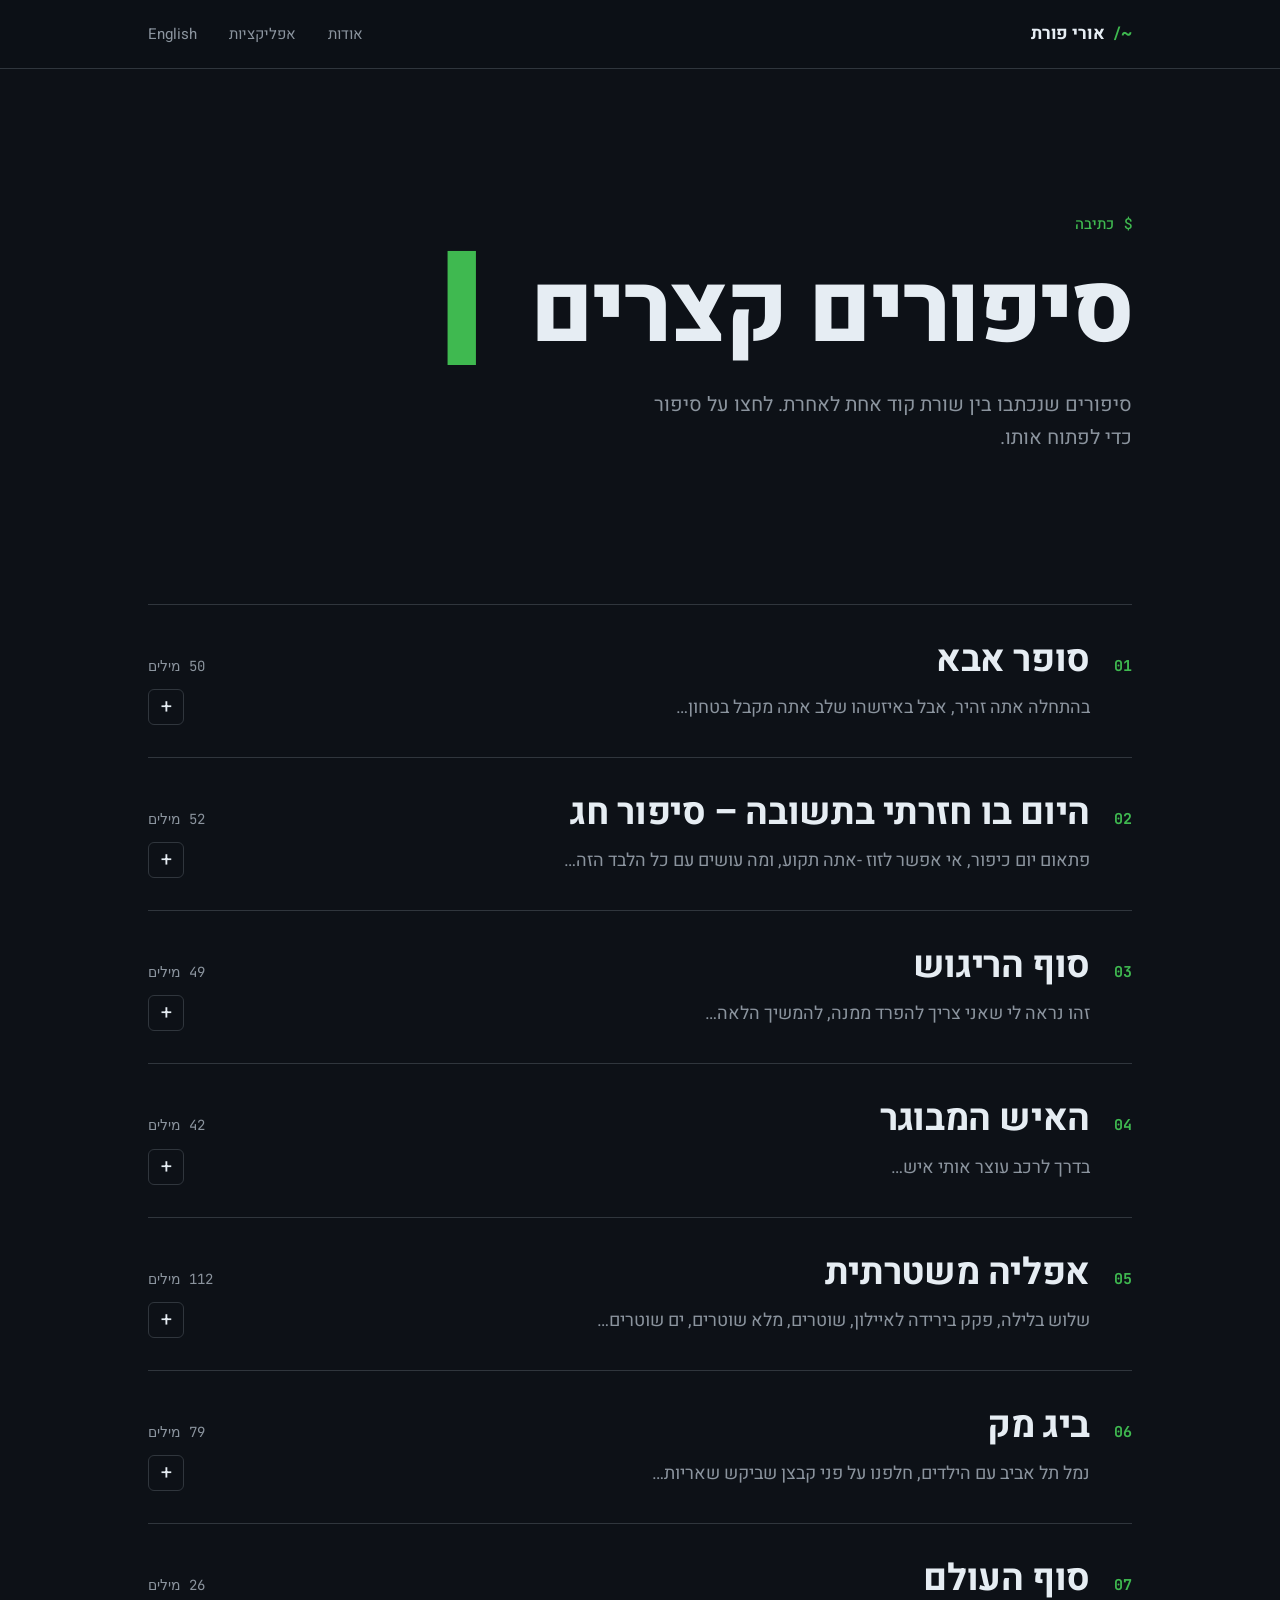
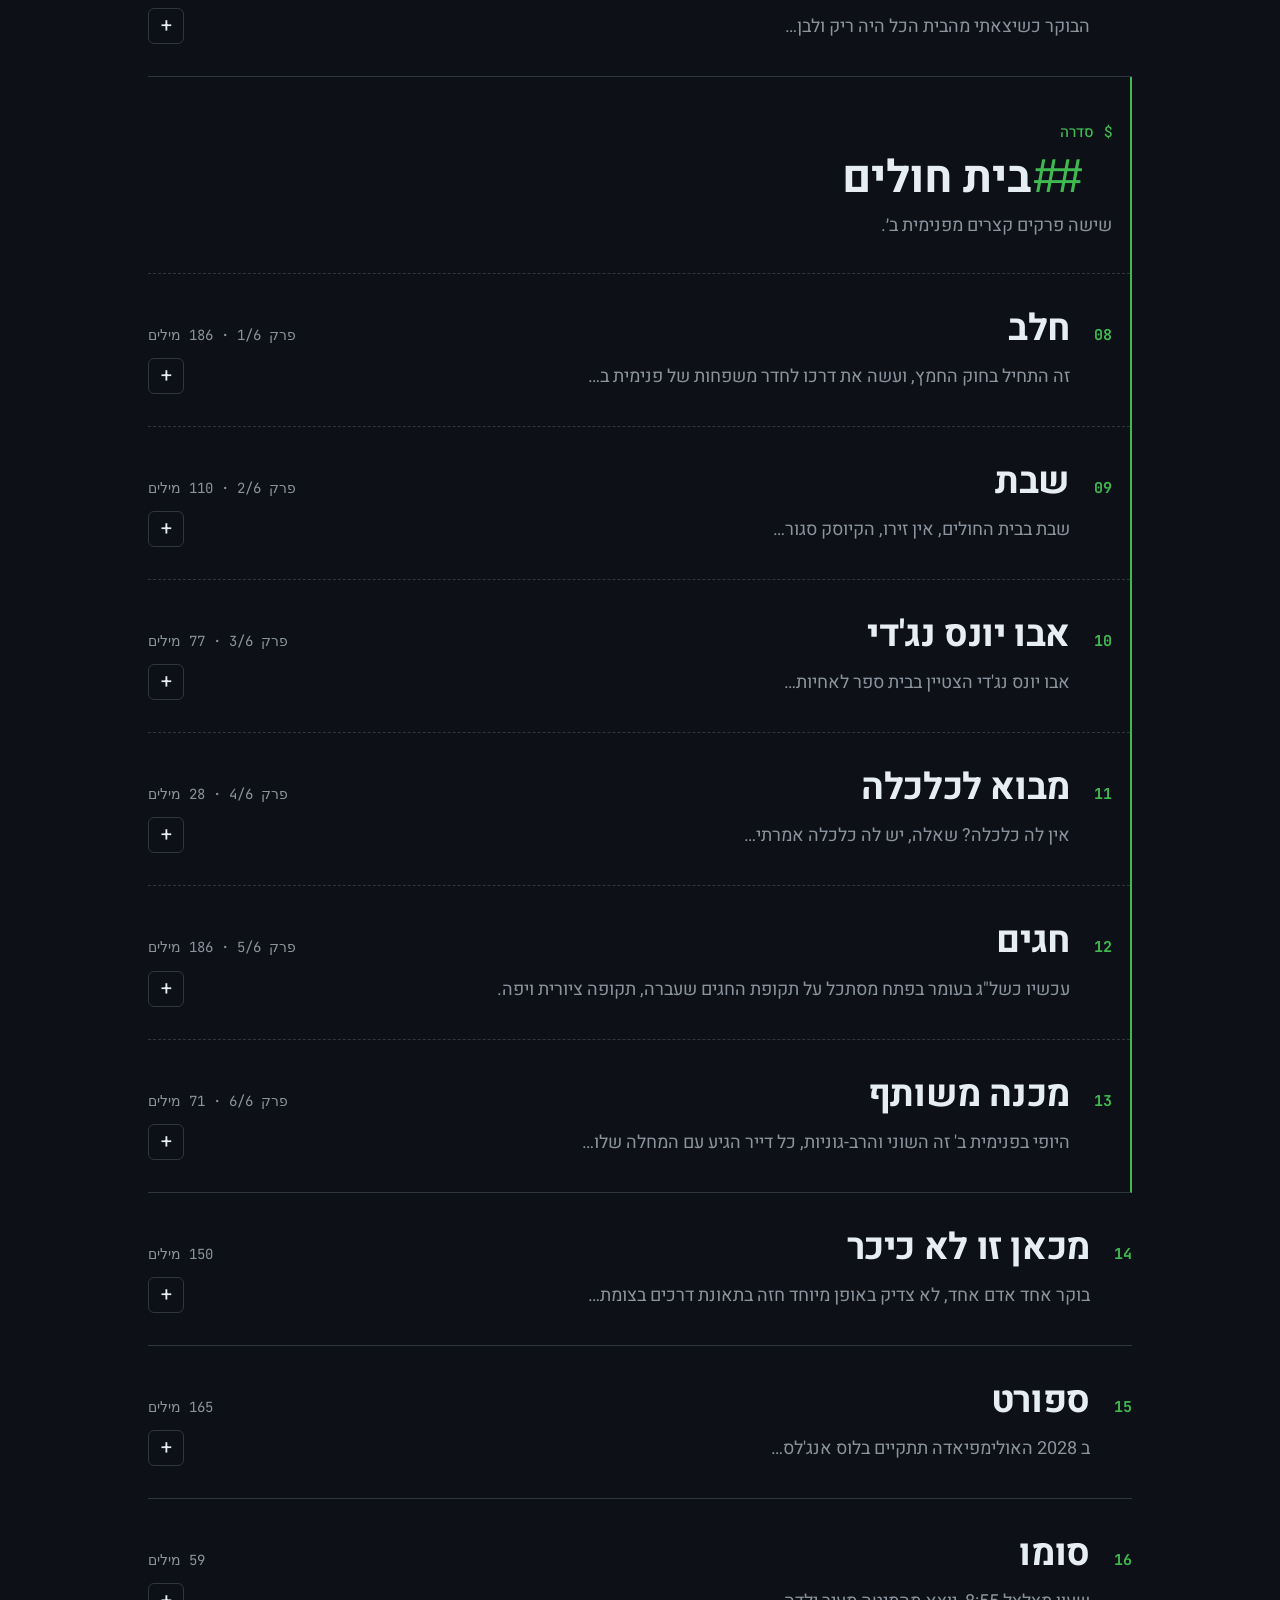
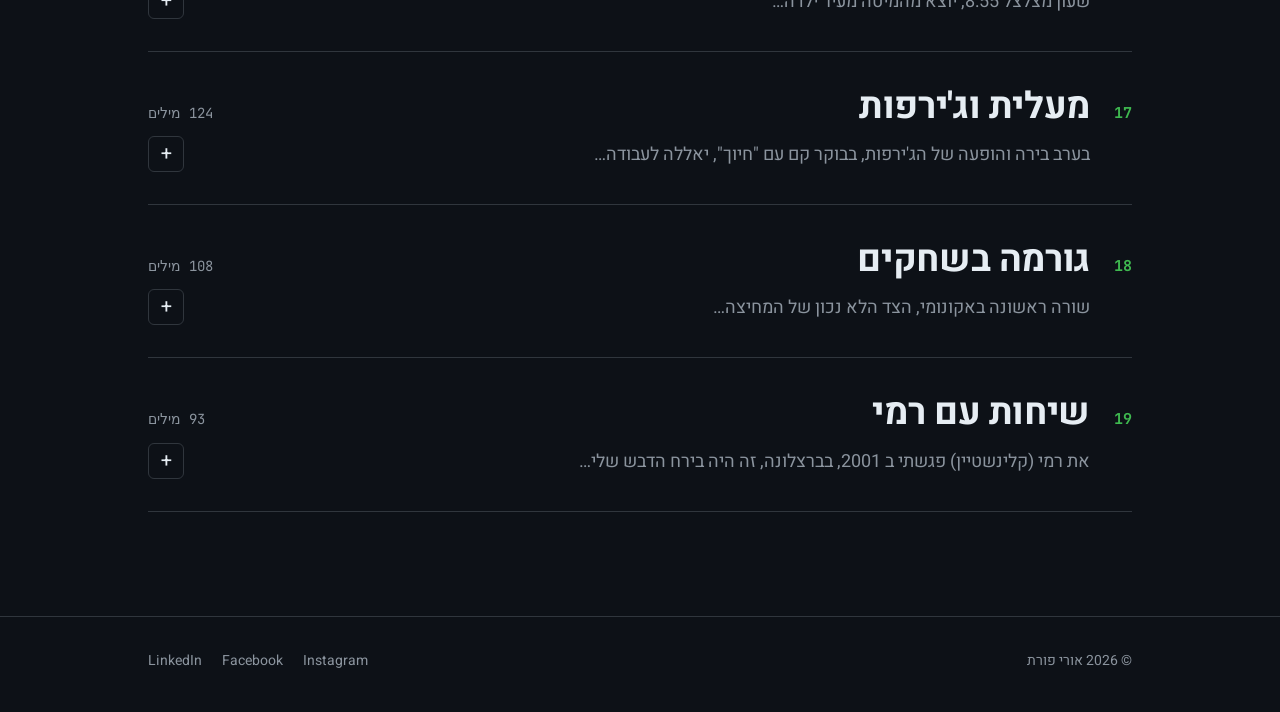
==== stories.html @ 492defa0 "Story fix" ====
<!doctype html>
<html lang="he" dir="rtl" class="no-js">
<head>
  <meta charset="utf-8">
  <meta name="viewport" content="width=device-width, initial-scale=1">
  <title>סיפורים קצרים — אורי פורת</title>
  <meta name="description" content="סיפורים קצרים מאת אורי פורת.">
  <meta name="theme-color" content="#0d1117">
  <link rel="icon" href="assets/favicon.svg" type="image/svg+xml">
  <link rel="preconnect" href="https://fonts.googleapis.com">
  <link rel="preconnect" href="https://fonts.gstatic.com" crossorigin>
  <link href="https://fonts.googleapis.com/css2?family=JetBrains+Mono:wght@400;500;700&family=Heebo:wght@400;500;700&display=swap" rel="stylesheet">
  <link rel="stylesheet" href="assets/style.css">
</head>
<body>

  <header class="site-header">
    <div class="wrap">
      <a class="wordmark" href="index.html"><span class="dot" aria-hidden="true"></span>אורי פורת</a>
      <nav class="nav" aria-label="ראשי">
        <a href="index.html#about">אודות</a>
        <a href="index.html#apps">אפליקציות</a>
        <a href="index.html" lang="en">English</a>
      </nav>
    </div>
  </header>

  <main>
    <section class="hero">
      <div class="wrap">
        <p class="kicker">כתיבה</p>
        <h1>סיפורים קצרים</h1>
        <p class="lede">סיפורים שנכתבו בין שורת קוד אחת לאחרת. לחצו על סיפור כדי לפתוח אותו.</p>
      </div>
    </section>

    <section class="wrap" style="padding-bottom: clamp(56px, 9vw, 104px)">
      <!--
        ===== איך מוסיפים סיפור =====
        מעתיקים בלוק <details class="story"> שלם, נותנים לו id חדש (story-20, story-21...),
        ומשנים את המספר, הכותרת, התקציר, מספר המילים ואת הפסקאות בתוך story-body.
        שיר / שורות קצרות: <p class="verse"> עם <br> בסוף כל שורה.
        פרק בסדרה: מכניסים את הבלוק לתוך <div class="series">.
        קישור ישיר לסיפור: stories.html#story-1 · לסדרה: stories.html#hospital
      -->
      <div class="stories">

        <details class="story reveal" id="story-1">
          <summary>
            <span class="num">01</span>
            <h2>סופר אבא</h2>
            <span class="meta">50 מילים</span>
            <p class="excerpt">בהתחלה אתה זהיר, אבל באיזשהו שלב אתה מקבל בטחון…</p>
            <span class="toggle" aria-hidden="true"></span>
          </summary>
          <div class="story-body">
            <p>בהתחלה אתה זהיר, אבל באיזשהו שלב אתה מקבל בטחון, אתה הופך מאיש חומוס ומקדונלדס לבשלן, תבלינים לפי הרגש, אתה עף, אתה מבשל, מריץ סנדוויצים ובמקביל מקפל כביסה, אתה סופר אבא!. אתה כבר לא צריך שעון בשביל להכין ביצה קשה. שובר בעדינות את הביצה הקשה וכל הצהוב נשפך לך על השיש.</p>
          </div>
        </details>

        <details class="story reveal" id="story-2">
          <summary>
            <span class="num">02</span>
            <h2>היום בו חזרתי בתשובה – סיפור חג</h2>
            <span class="meta">52 מילים</span>
            <p class="excerpt">פתאום יום כיפור, אי אפשר לזוז -אתה תקוע, ומה עושים עם כל הלבד הזה…</p>
            <span class="toggle" aria-hidden="true"></span>
          </summary>
          <div class="story-body">
            <p>פתאום יום כיפור, אי אפשר לזוז -אתה תקוע, ומה עושים עם כל הלבד הזה, קשה, משתעמם, מסתובב, בא, הולך, מתקן אופניים של ילדים אקראיים בדרכים, רואה טלויזיה, נרדם, קם ובעיקר לבד, ואז פתאום הבזק מסתורי בשמיים וצלצול יחודי ומוכר מהנייד - טינדר מץ', והיא <span lang="en" dir="ltr">less than mile away</span>.</p>
            <p>נסתרות דרכי האל.</p>
          </div>
        </details>

        <details class="story reveal" id="story-3">
          <summary>
            <span class="num">03</span>
            <h2>סוף הריגוש</h2>
            <span class="meta">49 מילים</span>
            <p class="excerpt">זהו נראה לי שאני צריך להפרד ממנה, להמשיך הלאה…</p>
            <span class="toggle" aria-hidden="true"></span>
          </summary>
          <div class="story-body">
            <p>זהו נראה לי שאני צריך להפרד ממנה, להמשיך הלאה, לקחת אחת צעירה יותר. בהתחלה הכל היה מרגש, היא הייתה חדשה וטובה, צייתנית, עשתה לי טוב. אבל עכשיו היא קצת עייפה, קצת סתומה, מתחילה אבל לא מסיימת, חוזר הביתה והיא תקועה לי באמצע הסלון, דוממת אבל נוכחת.</p>
            <p>חייב iRobot חדשה.</p>
          </div>
        </details>

        <details class="story reveal" id="story-4">
          <summary>
            <span class="num">04</span>
            <h2>האיש המבוגר</h2>
            <span class="meta">42 מילים</span>
            <p class="excerpt">בדרך לרכב עוצר אותי איש…</p>
            <span class="toggle" aria-hidden="true"></span>
          </summary>
          <div class="story-body">
            <p class="verse">בדרך לרכב עוצר אותי איש<br>
איש מבוגר<br>
איש עם בטן גדולה וחיוך מוכר<br>
מעט שיערו מבריק ואפרפר<br>
שואל לשלומי<br>
מתעניין במצבי התעסוקתי, המשפחתי<br>
היינו פעם אחים<br>
כבשנו יחד גבעות בצאלים<br>
אני לא מבין איך יתכן שאותו אח<br>
הפך לאיש מבוגר כל כך</p>
          </div>
        </details>

        <details class="story reveal" id="story-5">
          <summary>
            <span class="num">05</span>
            <h2>אפליה משטרתית</h2>
            <span class="meta">112 מילים</span>
            <p class="excerpt">שלוש בלילה, פקק בירידה לאיילון, שוטרים, מלא שוטרים, ים שוטרים…</p>
            <span class="toggle" aria-hidden="true"></span>
          </summary>
          <div class="story-body">
            <p>שלוש בלילה, פקק בירידה לאיילון, שוטרים, מלא שוטרים, ים שוטרים, לא ידעתי שיש כל כך הרבה שוטרים, בדיקות ינשוף לכולם, אחד אחד.. ארוע יחסית נורמלי ליום חמישי בלילה. כבר מרחוק מתחיל להאיץ נשימה - להוציא, לנקות את הריאות, להעיף ממני כמה שיותר מולקולות אתנול, ובמקביל מידי פעם לתרגל נשימות רדודות. רכב רכב אחד אחד, יש להם זמן לשוטרים האלה, מרגיש כאילו הם תקועים ומשתמשים בנו להעביר להם את הלילה בסבבה. ניגשים לכל רכב, מבקשים רשיון, אומרים לנשוף, ואז אומרים לנשוף יותר חזק.</p>
            <p>ואז מגיע תורי, אני דרוך, הם נגשים אלי, מסתכלים עלי ואומרים לי - "סע", "מה?" אני שואל במבוכה, "סע!!" מסמנים לי להמשיך.</p>
            <p>אני אזרח משלם מיסים, המשכתי הביתה כועס ומושפל.</p>
          </div>
        </details>

        <details class="story reveal" id="story-6">
          <summary>
            <span class="num">06</span>
            <h2>ביג מק</h2>
            <span class="meta">79 מילים</span>
            <p class="excerpt">נמל תל אביב עם הילדים, חלפנו על פני קבצן שביקש שאריות…</p>
            <span class="toggle" aria-hidden="true"></span>
          </summary>
          <div class="story-body">
            <p>נמל תל אביב עם הילדים, חלפנו על פני קבצן שביקש שאריות, קצת התעלמנו.. הסתובבנו בנמל, רוח חזקה, הים מטורף, גלים פסיכים שהרטיבו אותנו, בדרך חזרה עצרנו במקדונלדס, אחד הילדים לקח איתו את שאריות הצ'יפס והצהיר שרוצה להביא לקבצן, הצעתי שנקנה לקבצן ארוחה, הייתה התלהבות רבה, חזרנו וקנינו ארוחת ביג-מק, לא הגדלנו לו בשקל תשעים.</p>
            <p>בדרך האחות הקטנה שאלה - "אתם חושבים שהוא יודע מה זה המבורגר". "ברור, הוא היה בנאדם לפני שנהיה קבצן" ענה האח הגאון, ... נחנקתי.</p>
          </div>
        </details>

        <details class="story reveal" id="story-7">
          <summary>
            <span class="num">07</span>
            <h2>סוף העולם</h2>
            <span class="meta">26 מילים</span>
            <p class="excerpt">הבוקר כשיצאתי מהבית הכל היה ריק ולבן…</p>
            <span class="toggle" aria-hidden="true"></span>
          </summary>
          <div class="story-body">
            <p class="verse">הבוקר כשיצאתי מהבית הכל היה ריק ולבן,<br>
מין אובך מוזר של סוף העולם,<br>
אולי בלילה כשישנתי הייתה שואה גרעינית ורק אני נשארתי.<br>
אבל אז ראיתי מכונית.</p>
          </div>
        </details>

        <div class="series" id="hospital" role="group" aria-labelledby="hospital-title">
          <div class="series-head reveal">
            <p class="kicker">סדרה</p>
            <h2 id="hospital-title">בית חולים</h2>
            <p class="series-note">שישה פרקים קצרים מפנימית ב׳.</p>
          </div>

          <details class="story reveal" id="story-8">
            <summary>
              <span class="num">08</span>
              <h2>חלב</h2>
              <span class="meta">פרק 1/6 · 186 מילים</span>
              <p class="excerpt">זה התחיל בחוק החמץ, ועשה את דרכו לחדר משפחות של פנימית ב…</p>
              <span class="toggle" aria-hidden="true"></span>
            </summary>
            <div class="story-body">
              <p>זה התחיל בחוק החמץ, ועשה את דרכו לחדר משפחות של פנימית ב, וזה קרה היום. כשקמתי בבוקר לא דמיינתי שהיום זה היום שבו אתבגר כל כך, שאהפוך מבחור תמים, לגבר שראה כבר הכל, כן מי טו, נסחטתי לפני שעה קלה, ולא סתם, נחשפתי לסחטנות דתית! כמו בכל סיפור זה החל במעשה סתמי, הלכתי להכין לאמא שלי קפה, שמתי כפית נס קפה בכוס נייר, מנסה לא לגעת בכלום, מזגתי מים חמים לכוס, פתחתי את המקרר מחפש את החלב, הוא תמיד נמצא בפינת המקרר, בכד פלסטיק לבן, שקית לבנה עם חור גדול ולא אחיד שנוצר ממזלג או מידית של כפית פלסטיק, אבל לא, אין חלב, ואז פתאום מהקצה השני של החדר קול חלוש של אדם בעל חזות דתית, תמים למראה "מחפש ת'חלב?, בוא תיקח" הוא אמר, כאילו החלב של אמא שלו, אני מתקדם לכיוונו, "רק תברך איתי יחד" אמר פתאום וחייך, עשיתי פרצוף של לא הבנתי ולקחתי לו את החלב. בעודי צועד חזרה עם הקפה, רצים לי כל משפטי המחץ שהייתי צריך לענות לו, לרגע לפאוזה קטנה עצרו המשפטים ואז פתאום עברה לי בראש הברכה של החלב, איך לעזאזל הוא עשה את זה אני בכלל לא יודע לברך!</p>
            </div>
          </details>

          <details class="story reveal" id="story-9">
            <summary>
              <span class="num">09</span>
              <h2>שבת</h2>
              <span class="meta">פרק 2/6 · 110 מילים</span>
              <p class="excerpt">שבת בבית החולים, אין זירו, הקיוסק סגור…</p>
              <span class="toggle" aria-hidden="true"></span>
            </summary>
            <div class="story-body">
              <p>שבת בבית החולים, אין זירו, הקיוסק סגור, מכונות השתייה ריקות מלבד מיץ אחד זרחני וביסלי פסח.</p>
              <p>חוזר צמא ללובי המעליות, בוחר קומה ונשלח להמתין למעלית C, בזווית העין רואה אדם חרדי לבוש חליפה שחורה עוקב אחרי, בוחן כל תנועה שלי, המעלית מתקרבת, והאיש ניצב לידי "לחצת 10?" שואל.</p>
              <p>זו שאלה קצת אישית בבית חולים, כי קומה 3 זה קרדיולוגיה, 5 אורולוגיה, 7 אף אוזן גרון ונשים, ואנחנו לא ממש מכירים.</p>
              <p>אבל חוץ מזה שלא ישחק משחקים, הרי קלטתי אותו כבר קודם וידעתי שהוא כבר יודע שלחצתי 10, הנהנתי, הוא נכנס למעלית אחרי. עלינו למעלה בדממה שערכה נצח. יצאנו מהמעלית ולא נפגשנו יותר לעולם. הדרך לגן עדן רצופה בחטאים של אחרים.</p>
            </div>
          </details>

          <details class="story reveal" id="story-10">
            <summary>
              <span class="num">10</span>
              <h2>אבו יונס נג'די</h2>
              <span class="meta">פרק 3/6 · 77 מילים</span>
              <p class="excerpt">אבו יונס נג'די הצטיין בבית ספר לאחיות…</p>
              <span class="toggle" aria-hidden="true"></span>
            </summary>
            <div class="story-body">
              <p>אבו יונס נג'די הצטיין בבית ספר לאחיות, כל יום אבו יונס נג'די מגיע לעבודה עם חיוך, כל יום ב 6 בבוקר עוצרים את אבו יונס נג'די במחסום, וגם ב 8 בערב, ובין לבין אבו יונס נג'די קורע את התחת ומנהל את כל האחים והאחיות במחלקה הכי קשוחה בבית החולים. כן הדסה דורשים המון מהצוות הרפואי, אבל בהדסה יודעים גם לפרגן, בכל חדר מוצב שלט ובו כתוב - "אחות ראשית- אבו יונס נג'די", כי בהדסה יודעים לתת כבוד.</p>
            </div>
          </details>

          <details class="story reveal" id="story-11">
            <summary>
              <span class="num">11</span>
              <h2>מבוא לכלכלה</h2>
              <span class="meta">פרק 4/6 · 28 מילים</span>
              <p class="excerpt">אין לה כלכלה? שאלה, יש לה כלכלה אמרתי…</p>
              <span class="toggle" aria-hidden="true"></span>
            </summary>
            <div class="story-body">
              <p>אין לה כלכלה? שאלה, יש לה כלכלה אמרתי, קח. במרכז הכלכלה נדחסה לה פסטה דביקה בכלי פלסטיק שקוף, רוצה פסטה? שאלתי, אתה רוצה פסטה? היא ענתה, לא, לא.</p>
            </div>
          </details>

          <details class="story reveal" id="story-12">
            <summary>
              <span class="num">12</span>
              <h2>חגים</h2>
              <span class="meta">פרק 5/6 · 186 מילים</span>
              <p class="excerpt">עכשיו כשל"ג בעומר בפתח מסתכל על תקופת החגים שעברה, תקופה ציורית ויפה.</p>
              <span class="toggle" aria-hidden="true"></span>
            </summary>
            <div class="story-body">
              <p>עכשיו כשל"ג בעומר בפתח מסתכל על תקופת החגים שעברה, תקופה ציורית ויפה.</p>
              <p>בליל הסדר הייתה בבידוד, חג שני כבר הצטרפתי גם אני. השנה הייתי קרוב מאי פעם לבקר במימונה אבל סף אנרגיה דל וחשש מלגמול להזמנה בוירוס אקזוטי הרחיק את המופלטה הראשונה שלי בשנה נוספת. ואז פתאום בית חולים, הנדברייקס על החיים, מימונה זה לחלשים, קיבלתי רמדאן שזה חג סבבה אם אתה לא צריך אחות לאחר שקיעת השמש. בקושי הסתיים הרמדאן ושוב בום, חג כפול! יום העצמאות ויום הנכבה נפלו השנה על אותו יום, הרמוניה, מטוסי קרב מפלחים את השמיים, מטס לנו ומטס להם למרות שקצת נראה שהשנה בשלהם יותר השקיעו, העיקר כולם שמחים, אבל אין רופאים, שזה קצת מוזר, בית חולים והכל.</p>
              <p>אבל בכל התקופה גיליתי שאני הכי אוהב את ימי שישי, כל שישי במסדרון בכניסה לחדר המשפחות בדרך למכונת הקפה ישנה אווירת קודש מיוחדת, על שולחן מונחת כוורת פח גדולה ובתוכה מסודרים שורות שורות של נרות לבנים, מאט את ההליכה נותן איזה הייל מרי ומצטלב בקטנה, כי אני מכבד את כל הדתות וממשיך לקפה.</p>
              <p>לא יודע מה התוכנית פה לל"ג בעומר, מקווה שגם לא אגלה כי תפוחי אדמה זה טעים אבל מנסה להוריד בפחמימות.</p>
            </div>
          </details>

          <details class="story reveal" id="story-13">
            <summary>
              <span class="num">13</span>
              <h2>מכנה משותף</h2>
              <span class="meta">פרק 6/6 · 71 מילים</span>
              <p class="excerpt">היופי בפנימית ב' זה השוני והרב-גוניות, כל דייר הגיע עם המחלה שלו…</p>
              <span class="toggle" aria-hidden="true"></span>
            </summary>
            <div class="story-body">
              <p>היופי בפנימית ב' זה השוני והרב-גוניות, כל דייר הגיע עם המחלה שלו, חלק באו ליומיים וחלק הגיעו לחודשיים, גם אם פה ושם יש חפיפה במחלות, כל דייר מביא את הגרסה היחודית והמיוחדת שלו, כל אדם הוא שונה. אבל יש דבר אחד משותף לכל דיירי פנימית ב', כולם אבל כולם רוצים להיות במקום אחר.</p>
              <p>כולם, חוץ מהאסיר שאזוק למיטה בחדר 6 מלווה בפמליית סוהרים. הוא בחופשה, הוא בדיוק איפה שהוא רוצה להיות.</p>
            </div>
          </details>

        </div>

        <details class="story reveal" id="story-14">
          <summary>
            <span class="num">14</span>
            <h2>מכאן זו לא כיכר</h2>
            <span class="meta">150 מילים</span>
            <p class="excerpt">בוקר אחד אדם אחד, לא צדיק באופן מיוחד חזה בתאונת דרכים בצומת…</p>
            <span class="toggle" aria-hidden="true"></span>
          </summary>
          <div class="story-body">
            <p>בוקר אחד אדם אחד, לא צדיק באופן מיוחד חזה בתאונת דרכים בצומת כיכר שליד המשרד, ניתח והבחין בחסרונו של תמרור – "כיכר לפניך". כשהגיע למשרד החליט לעשות מעשה, מעשה צדיקות. שלח למנהלת ההר מפה עם תאור הארוע והבעיה. המנהלת לא היססה לשנייה, הגיבה בהתחמקות-מרשימה, שלחה לינק לדיווח על הבעיה באתר העירייה. הצדיק פתח את הלינק, תיאר בקצרה מה ראה, מה חסר והיכן. מאז אותו מעשה, פעם בשבוע, קיבל שיחת טלפון מפתיעה מעובדי עירייה, קבלנים, ואנשים נוספים לא מזוהים, לפעמים גם שיחות וועידה, קצת הופתע לגלות שיש כל כך הרבה אנשים שמתעניינים בחוסר בתמרורים, בזיהוי צמתים ובכיווני נסיעה, מפעם לפעם קיבל הודעה משמחת שהתמרור הותקן בהצלחה, הוא לא. ניסה להבין האם זו חוסר יכולת או חוסר רצון, מה שבטוח - חוסר תמרור.</p>
            <p>הצדיק שאיבד עיניין כבר לפני חודשים, ובעיקר לא הבין למה הוא עדיין מעורב, פתאום קיבל הודעה מפתיעה בשעת לילה מאוחרת, שעה שרק עובדי עירייה מכירים: "יש תמרור". "סבבה" ענה.</p>
          </div>
        </details>

        <details class="story reveal" id="story-15">
          <summary>
            <span class="num">15</span>
            <h2>ספורט</h2>
            <span class="meta">165 מילים</span>
            <p class="excerpt">ב 2028 האולימפיאדה תתקיים בלוס אנג'לס…</p>
            <span class="toggle" aria-hidden="true"></span>
          </summary>
          <div class="story-body">
            <p>ב 2028 האולימפיאדה תתקיים בלוס אנג'לס, אני רוצה לספר לכם סיפור על אולימפיאדה אחרת שהתקיימה שם, ככל הנראה בתקופה ההיא חלקכם עדיין הסתובבתם עם חיתול מבקשים ציצי כשרעבים, אבל אני ב 1984 הייתי שם, ב LA, הייתי ילד בוגר לגילי יש לומר. באותו תקופה בישראל המזון המהיר עדיין לא היה מפותח, המבורגר היית אוכל בבורגרנץ' או במק-דיויד, את מקדונלדס ראינו רק בסרטים.</p>
            <p>מקדונלדס באותה שנה בארה"ב יצאה עם מבצע ברוח התקופה, כרטיס גירוד בכל הזמנת ארוחה, על הכרטיס המגורד הופיע ענף ספורט, ועל הקיר רשימת ענפי הספורט ודגלי המדינות שזכו במדליות. וזה עבד כך - אם ארצות הברית זכתה בזהב - קיבלת המבורגר מתנה, אם כסף צ'יפס ואם ארד קיבלת שתייה.</p>
            <p>הרוסים החרימו את האולימפיאדה באותה שנה כתגובה לכך שהאמריקאים החרימו את האולימפיאדת מוסקבה 1980, ישראל וסין עדיין לא היו מעצמות מדליות והעדרות הרוסים גרמה לכך שאזכה בהמון המבורגרים, יתכן שאף פיתחתי התמכרות קלה לביגמק שעד היום מרימה את ראשה מפעם לפעם.</p>
            <p>עברו הרבה שנים אבל אני עדיין זוכר לאמריקאים איזה אפסים הם בחץ וקשת.</p>
          </div>
        </details>

        <details class="story reveal" id="story-16">
          <summary>
            <span class="num">16</span>
            <h2>סומו</h2>
            <span class="meta">59 מילים</span>
            <p class="excerpt">שעון מצלצל 8:55, יוצא מהמיטה מעיר ילדה…</p>
            <span class="toggle" aria-hidden="true"></span>
          </summary>
          <div class="story-body">
            <p class="verse">שעון מצלצל 8:55, יוצא מהמיטה מעיר ילדה<br>
קומי זום<br>
פותח תריס<br>
מציץ מהחלון<br>
אין מנוע של טיל על האוטו<br>
יום יפה</p>
            <p class="verse">אקדח מפתחות ויוצא לעבודה<br>
במגרש החנייה התראה מוקדמת<br>
סומו<br>
חוזר הביתה<br>
לוגם מהקפה הקר וממתין<br>
אזעקה<br>
סומו<br>
נכנס לממד<br>
האם אלוהים לא רוצה שאסע למשרד<br>
נסתרות הן דרכי האל<br>
יורט<br>
אין מנוע של טיל על האוטו<br>
יום יפה</p>
          </div>
        </details>

        <details class="story reveal" id="story-17">
          <summary>
            <span class="num">17</span>
            <h2>מעלית וג'ירפות</h2>
            <span class="meta">124 מילים</span>
            <p class="excerpt">בערב בירה והופעה של הג'ירפות, בבוקר קם עם "חיוך", יאללה לעבודה…</p>
            <span class="toggle" aria-hidden="true"></span>
          </summary>
          <div class="story-body">
            <p>בערב בירה והופעה של הג'ירפות, בבוקר קם עם "חיוך", יאללה לעבודה,</p>
            <p>חונה, נכנס לביניין מתקדם למעליות, בוחר קומה, וניגש למעלית B שעלתה בגורל.</p>
            <p>חרדית צעירה עומדת שם, ליד המעלית שלי, מעלית B, מתבוננת בי מתקרב אליה ולמעלית, שכנראה גם שלה, אבל פתאום לוקחת צעד ועוד צעד לאחור, המעלית הגיעה אבל היא נשארת בחוץ. הגלגלים מתחילים להסתובב- בטח היא לא רוצה לבחון את עצמה, לבדוק אם תצליח לעמוד בפיתוי, באמת שמתי הבוקר בושם חדש, מנסה לגלות הבנה.</p>
            <p>דלת המעלית נסגרת והיא נשארה מהצד השני של הזכוכית, מרכינה ראש וממלמלת משהו, אני לא בטוח ב 100 אחוז מה מלמלה אבל חשבתי אולי - "יש לי חור בלב בצורה שלך." אני מרגיש מוחפץ, זה לא נעים להרגיש מוחפץ. המעלית הגיעה, מתחיל לעבוד, זה לא נעים להתחיל לעבוד.</p>
          </div>
        </details>

        <details class="story reveal" id="story-18">
          <summary>
            <span class="num">18</span>
            <h2>גורמה בשחקים</h2>
            <span class="meta">108 מילים</span>
            <p class="excerpt">שורה ראשונה באקונומי, הצד הלא נכון של המחיצה…</p>
            <span class="toggle" aria-hidden="true"></span>
          </summary>
          <div class="story-body">
            <p>שורה ראשונה באקונומי, הצד הלא נכון של המחיצה, ריח לובסטר בחמאה (או משהו) היה באוויר, נקישות סכו"ם נמרצות נשמעו עד מושב 21C. מישהו ביקש עוד יין.</p>
            <p>לא הייתי צמא, אבל הרעב החל להציק, ואז כאילו שמעה את מחשבותיי, צצה לה דיילת, דוחפת מושכת עגלת אלומיניום מלאה בגורמה ישראלי, כי אל על זה בית. התרגשתי. הדיילת שאלה -מה תרצה לאכול - כריך עוף או שווארמה טבעונית, "מה?" לא הבנתי, "כריך עוף או שווארמה טבעונית" חזרה, "כריך עוף" עניתי נעלב, שלפה בזריזות מרשימה כריך עוף עם לוגו של אסף גרניט מודפס על העטיפה. אחזתי בכריך עוף ולקחתי ביס, היה לו טעם של שווארמה טבעונית. מסתבר שאני לא אוהב שווארמה טבעונית.</p>
          </div>
        </details>

        <details class="story reveal" id="story-19">
          <summary>
            <span class="num">19</span>
            <h2>שיחות עם רמי</h2>
            <span class="meta">93 מילים</span>
            <p class="excerpt">את רמי (קלינשטיין) פגשתי ב 2001, בברצלונה, זה היה בירח הדבש שלי…</p>
            <span class="toggle" aria-hidden="true"></span>
          </summary>
          <div class="story-body">
            <p>את רמי (קלינשטיין) פגשתי ב 2001, בברצלונה, זה היה בירח הדבש שלי, אולם מפואר בקטע מוגזם, מופע פלמנקו. הוא בא מולנו במעבר, צעד ככה כמו בנאדם רגיל, רק בנאדם רגיל שאוחז בריטה. זה מהרגעים האלה שלא יחזרו, שאתה חייב להיות מהיר, חד ומפוקס, היה לי כל כך הרבה דברים חכמים להגיד לו, אז יצא לי אהלן והוא ענה לי היי.</p>
            <p>במהלך השנים עברו לי מפעם לפעם דברים שהייתי צריך לפתוח איתו אחרי ההיי, דברים שכנראה ישארו סתומים לעד. נגיד להתעלס בשירותים של הקולנוע, אין מצב שהתכוון להוט סינמה מודיעין?! ועוד מלא שאלות ונושאים.</p>
          </div>
        </details>

      </div>
    </section>
  </main>

  <footer class="site-footer">
    <div class="wrap">
      <span>© <span data-year>2026</span> אורי פורת</span>
      <nav aria-label="רשתות">
        <a href="https://www.instagram.com/uporat/" target="_blank" rel="noopener">Instagram</a>
        <a href="https://www.facebook.com/uri.porat/" target="_blank" rel="noopener">Facebook</a>
        <a href="https://www.linkedin.com/in/uri-porat-8ab0586/" target="_blank" rel="noopener">LinkedIn</a>
      </nav>
    </div>
  </footer>

  <script src="assets/main.js"></script>
</body>
</html>
---- assets/style.css ----
/* ==========================================================
   Uri — personal home page
   Shared styles for index.html (EN) and stories.html (HE, RTL)
   ========================================================== */

/* Design: "Terminal" — developer console, monospace, green on graphite */
:root {
  --bg: #0d1117;
  --surface: #161b22;
  --ink: #e6edf3;
  --muted: #8b949e;
  --line: #30363d;
  --accent: #3fb950;
  --accent-soft: rgba(63, 185, 80, .15);
  --shadow: 0 0 0 1px var(--accent);

  --serif: "JetBrains Mono", ui-monospace, "Cascadia Code", Consolas, monospace;  /* display */
  --sans: "JetBrains Mono", ui-monospace, "Cascadia Code", Consolas, monospace;   /* body */
  --he-serif: "Heebo", "Arial Hebrew", system-ui, sans-serif;
  --he-sans: "Heebo", "Arial Hebrew", system-ui, sans-serif;

  --wrap: 1080px;
  --gutter: clamp(16px, 5vw, 48px);
  --radius: 8px;
  color-scheme: dark;
}

/* ---------- base ---------- */
*, *::before, *::after { box-sizing: border-box; }
html { scroll-behavior: smooth; -webkit-text-size-adjust: 100%; }
body {
  margin: 0;
  background: var(--bg);
  color: var(--ink);
  font: 400 1.0625rem/1.65 var(--sans);
  -webkit-font-smoothing: antialiased;
  text-rendering: optimizeLegibility;
  overflow-x: hidden;
}
img, svg { display: block; max-width: 100%; }
a { color: inherit; text-decoration: none; }
::selection { background: var(--accent); color: #fff; }
:focus-visible { outline: 2px solid var(--accent); outline-offset: 3px; border-radius: 6px; }

.wrap { width: 100%; max-width: var(--wrap); margin-inline: auto; padding-inline: var(--gutter); }

/* ---------- header ---------- */
.site-header {
  position: sticky; top: 0; z-index: 10;
  background: color-mix(in srgb, var(--bg) 82%, transparent);
  backdrop-filter: saturate(1.4) blur(12px);
  -webkit-backdrop-filter: saturate(1.4) blur(12px);
  border-bottom: 1px solid transparent;
  transition: border-color .3s;
}
.site-header.scrolled { border-bottom-color: var(--line); }
.site-header .wrap { display: flex; align-items: center; justify-content: space-between; height: 68px; gap: 16px; }
.wordmark { font: 500 1.25rem/1 var(--serif); letter-spacing: -.01em; display: flex; align-items: center; gap: 10px; }
.wordmark .dot { width: 9px; height: 9px; border-radius: 50%; background: var(--accent); }
.nav { display: flex; gap: clamp(14px, 3vw, 32px); font-size: .9375rem; color: var(--muted); }
.nav a { position: relative; padding-block: 4px; transition: color .2s; }
.nav a:hover, .nav a[aria-current="page"] { color: var(--ink); }
.nav a::after {
  content: ""; position: absolute; inset-inline: 0; bottom: -2px; height: 1px;
  background: currentColor; transform: scaleX(0); transform-origin: left; transition: transform .3s ease;
}
.nav a:hover::after { transform: scaleX(1); }

/* ---------- hero ---------- */
.hero { position: relative; overflow: clip; padding-block: clamp(64px, 12vw, 140px) clamp(56px, 9vw, 110px); }
.kicker {
  display: inline-flex; align-items: center; gap: 10px;
  font-size: .8125rem; letter-spacing: .14em; text-transform: uppercase; color: var(--muted);
  margin: 0 0 28px;
}
.kicker::before { content: ""; width: 28px; height: 1px; background: currentColor; }
.hero h1 {
  font: 380 clamp(2.5rem, 7.2vw, 5.6rem)/1.02 var(--serif);
  font-variation-settings: "opsz" 144;
  letter-spacing: -.035em;
  margin: 0; max-width: 14ch;
}
.hero h1 em { font-style: italic; color: var(--accent); font-weight: 340; }
.hero .lede { max-width: 46ch; margin: 32px 0 40px; font-size: clamp(1.0625rem, 1.6vw, 1.25rem); color: var(--muted); }

.socials { display: flex; flex-wrap: wrap; gap: 10px; padding: 0; margin: 0; list-style: none; }
.pill {
  display: inline-flex; align-items: center; gap: 8px;
  padding: 10px 18px; border: 1px solid var(--line); border-radius: 999px;
  font-size: .9375rem; background: var(--surface);
  transition: border-color .2s, transform .2s, background .2s, color .2s;
}
.pill:hover { border-color: var(--ink); transform: translateY(-2px); }
.pill .arrow { transition: transform .2s; color: var(--muted); }
.pill:hover .arrow { transform: translate(2px, -2px); color: var(--accent); }

/* decorative orbit — a quiet nod to the games */
.orbit {
  position: absolute; inset-inline-end: calc(var(--gutter) * -0.5); top: 50%;
  width: clamp(220px, 34vw, 420px); aspect-ratio: 1; translate: 0 -50%;
  pointer-events: none; opacity: .9;
}
.orbit .ring { position: absolute; inset: 0; border: 1px solid var(--line); border-radius: 50%; }
.orbit .ring.r2 { inset: 18%; }
.orbit .ring.r3 { inset: 36%; border-style: dashed; }
.orbit .spin { position: absolute; inset: 0; animation: spin 18s linear infinite; }
.orbit .spin.s2 { inset: 18%; animation-duration: 11s; animation-direction: reverse; }
.orbit .sat { position: absolute; top: -6px; left: 50%; width: 12px; height: 12px; margin-left: -6px; border-radius: 50%; background: var(--accent); box-shadow: 0 0 0 6px var(--accent-soft); }
.orbit .spin.s2 .sat { width: 8px; height: 8px; top: -4px; margin-left: -4px; background: var(--ink); box-shadow: none; }
.orbit .core { position: absolute; inset: 47%; border-radius: 50%; background: var(--ink); }
@keyframes spin { to { transform: rotate(360deg); } }
@media (max-width: 860px) { .orbit { opacity: .35; inset-inline-end: -30%; } }
@media (prefers-reduced-motion: reduce) { .orbit .spin { animation: none; } html { scroll-behavior: auto; } }

.hero > .wrap { position: relative; }
.hero-text { position: relative; z-index: 1; }

/* ---------- sections ---------- */
.section { padding-block: clamp(56px, 9vw, 104px); border-top: 1px solid var(--line); }
.section-head { display: grid; grid-template-columns: 1fr; align-content: start; gap: 12px; margin-bottom: clamp(32px, 5vw, 56px); }
.label { font-size: .8125rem; letter-spacing: .14em; text-transform: uppercase; color: var(--muted); display: flex; gap: 12px; align-items: center; }
.label b { font-weight: 500; color: var(--accent); font-variant-numeric: tabular-nums; }
.section h2 {
  font: 400 clamp(2rem, 4.4vw, 3.2rem)/1.08 var(--serif);
  font-variation-settings: "opsz" 120;
  letter-spacing: -.025em; margin: 0; max-width: 20ch;
}

/* about */
.about-grid { display: grid; grid-template-columns: 1fr; gap: 32px; }
@media (min-width: 860px) { .about-grid { grid-template-columns: 5fr 7fr; gap: 64px; } }
.about-body p { margin: 0 0 1.1em; font-size: 1.125rem; max-width: 60ch; }
.about-body p:first-child { font: 400 clamp(1.25rem, 2.2vw, 1.5rem)/1.5 var(--serif); letter-spacing: -.01em; }
.facts { list-style: none; margin: 28px 0 0; padding: 0; display: grid; grid-template-columns: 1fr; gap: 1px; background: var(--line); border: 1px solid var(--line); border-radius: 14px; overflow: hidden; }
@media (min-width: 520px) { .facts { grid-template-columns: repeat(3, 1fr); } }
.facts li { background: var(--surface); padding: 16px 18px; }
.facts small { display: block; font-size: .75rem; letter-spacing: .1em; text-transform: uppercase; color: var(--muted); }
.facts span { font-weight: 500; }

/* apps */
.apps { display: grid; grid-template-columns: 1fr; gap: 16px; }
@media (min-width: 620px) { .apps { grid-template-columns: repeat(2, 1fr); } }
@media (min-width: 1000px) { .apps { grid-template-columns: repeat(4, 1fr); } }
.app {
  position: relative; display: flex; flex-direction: column; gap: 18px;
  padding: 24px; background: var(--surface); border: 1px solid var(--line); border-radius: var(--radius);
  transition: transform .3s cubic-bezier(.2, .7, .2, 1), box-shadow .3s, border-color .3s;
}
.app:hover { transform: translateY(-4px); box-shadow: var(--shadow); border-color: transparent; }
.app-icon {
  width: 64px; height: 64px; border-radius: 16px; overflow: hidden; flex: none;
  display: grid; place-items: center; background: var(--tile, #333);
  box-shadow: inset 0 0 0 1px rgba(255, 255, 255, .08);
}
.app-icon img { width: 100%; height: 100%; object-fit: cover; }
.app-icon svg { width: 40px; height: 40px; }
.app h3 { font: 500 1.375rem/1.2 var(--serif); letter-spacing: -.015em; margin: 0 0 6px; }
.app p { margin: 0; color: var(--muted); font-size: .96875rem; }
.tags { display: flex; flex-wrap: wrap; gap: 6px; margin-top: auto; }
.tag { font-size: .75rem; padding: 3px 10px; border-radius: 999px; background: var(--bg); color: var(--muted); border: 1px solid var(--line); }
.store {
  display: inline-flex; align-items: center; justify-content: space-between; gap: 8px;
  padding-top: 16px; border-top: 1px solid var(--line); font-size: .9375rem; font-weight: 500;
}
.store .arrow { transition: transform .25s; }
.app:hover .store { color: var(--accent); }
.app:hover .store .arrow { transform: translateX(4px); }
/* whole card clickable */
.app .store::before { content: ""; position: absolute; inset: 0; border-radius: inherit; }

/* stories teaser */
.teaser {
  display: grid; grid-template-columns: 1fr; gap: 28px; align-items: end;
  padding: clamp(28px, 5vw, 56px); border-radius: calc(var(--radius) + 8px);
  background: var(--ink); color: var(--bg); position: relative; overflow: hidden;
}
@media (min-width: 760px) { .teaser { grid-template-columns: 1fr auto; } }
.teaser .he { font: 400 clamp(2.4rem, 6vw, 4.4rem)/1 var(--he-serif); margin: 0 0 12px; text-align: left; }
.teaser p { margin: 0; max-width: 44ch; opacity: .72; }
.teaser .label { color: inherit; opacity: .6; margin-bottom: 18px; }
.teaser .label b { color: var(--accent); opacity: 1; }
.btn {
  display: inline-flex; align-items: center; gap: 10px; white-space: nowrap;
  padding: 14px 24px; border-radius: 999px; background: var(--accent); color: #fff; font-weight: 500;
  transition: transform .2s, filter .2s;
}
.btn:hover { transform: translateY(-2px); filter: brightness(1.06); }


/* footer */
.site-footer { border-top: 1px solid var(--line); padding-block: 32px 40px; color: var(--muted); font-size: .875rem; }
.site-footer .wrap { display: flex; flex-wrap: wrap; justify-content: space-between; gap: 12px 24px; }
.site-footer nav { display: flex; gap: 20px; }
.site-footer a:hover { color: var(--ink); }

/* reveal-on-scroll */
.reveal { opacity: 0; transform: translateY(16px); transition: opacity .8s ease, transform .8s cubic-bezier(.2, .7, .2, 1); }
.reveal.in { opacity: 1; transform: none; }
@media (prefers-reduced-motion: reduce) { .reveal { opacity: 1; transform: none; transition: none; } }
.no-js .reveal { opacity: 1; transform: none; }

/* ==========================================================
   Hebrew stories page
   ========================================================== */
html[lang="he"] body { font-family: var(--he-sans); font-size: 1.125rem; }
html[lang="he"] .wordmark { font-family: var(--he-serif); }
html[lang="he"] .kicker, html[lang="he"] .label { letter-spacing: 0; font-size: .9375rem; }
html[lang="he"] .hero h1 { font-family: var(--he-serif); font-weight: 400; letter-spacing: -.01em; max-width: none; }
html[lang="he"] .nav a::after { transform-origin: right; }

.stories { list-style: none; margin: 0; padding: 0; border-top: 1px solid var(--line); }
.story { border-bottom: 1px solid var(--line); scroll-margin-top: 84px; }
.story summary {
  list-style: none; cursor: pointer;
  display: grid; grid-template-columns: auto 1fr auto; gap: 8px 24px; align-items: baseline;
  padding-block: 32px;
}
.story summary::-webkit-details-marker { display: none; }
.story .num { font: 400 .9375rem/1 var(--sans); color: var(--accent); font-variant-numeric: tabular-nums; }
.story h2 { font: 500 clamp(1.6rem, 3.4vw, 2.3rem)/1.2 var(--he-serif); margin: 0; transition: color .2s; }
.story summary:hover h2 { color: var(--accent); }
.story .excerpt { grid-column: 2 / 3; margin: 0; color: var(--muted); max-width: 60ch; }
.story .meta { grid-column: 3; grid-row: 1; font-size: .875rem; color: var(--muted); white-space: nowrap; }
.story .toggle {
  grid-column: 3; grid-row: 2; justify-self: end;
  width: 36px; height: 36px; border-radius: 50%; border: 1px solid var(--line);
  display: grid; place-items: center; transition: transform .3s, background .2s, border-color .2s;
}
.story .toggle::before { content: "+"; font-size: 1.25rem; line-height: 1; }
.story[open] .toggle { transform: rotate(45deg); background: var(--ink); color: var(--bg); border-color: var(--ink); }
.story-body {
  padding: 0 0 48px; margin-inline-start: calc(1.5ch + 24px);
  font: 400 1.25rem/1.9 var(--he-serif); max-width: 62ch;
}
.story-body p { margin: 0 0 1.1em; }
.story-body .sign { color: var(--muted); font: 400 1rem/1 var(--he-sans); margin-top: 2em; }
@media (max-width: 600px) {
  .story summary { grid-template-columns: auto 1fr; }
  .story .meta { grid-column: 2; grid-row: 3; }
  .story .toggle { grid-column: 2; grid-row: 1; }
  .story h2 { grid-column: 2; grid-row: 1; padding-inline-end: 48px; }
  .story .toggle { position: relative; }
  .story-body { margin-inline-start: 0; font-size: 1.15rem; }
}

/* ==========================================================
   Bold Grid overrides
   ========================================================== */
.site-header { background: var(--bg); border-bottom: 2px solid var(--ink); }
.wordmark { font-weight: 800; text-transform: uppercase; letter-spacing: -.01em; font-size: 1.1rem; }
.wordmark .dot { border-radius: 0; width: 14px; height: 14px; }
.nav { color: var(--ink); font-weight: 600; text-transform: uppercase; font-size: .8125rem; letter-spacing: .06em; }

.hero h1 {
  font-weight: 800; text-transform: uppercase; letter-spacing: -.04em; line-height: .9;
  font-size: clamp(2.6rem, 7.4vw, 5.8rem); font-stretch: 112%; max-width: 12ch;
}
.hero h1 em { font-style: normal; font-weight: 800; color: var(--ink); background: var(--accent); padding: 0 .08em; box-decoration-break: clone; -webkit-box-decoration-break: clone; }
.kicker { color: var(--ink); font-weight: 700; }
.kicker::before { height: 2px; background: var(--accent); width: 40px; }
.lede { color: var(--ink); }
.pill { border-radius: 0; border: 2px solid var(--ink); font-weight: 700; text-transform: uppercase; font-size: .8125rem; letter-spacing: .06em; }
.pill:hover { transform: translate(-3px, -3px); box-shadow: var(--shadow); }
.pill .arrow { color: var(--accent); }

.orbit { width: clamp(200px, 28vw, 340px); }
.orbit .ring { border: 2px solid var(--ink); }
.orbit .ring.r3 { border-style: solid; border-color: var(--accent); }
.orbit .sat { border-radius: 0; background: var(--accent); box-shadow: none; width: 18px; height: 18px; top: -9px; margin-left: -9px; }
.orbit .spin.s2 .sat { border-radius: 0; width: 12px; height: 12px; top: -6px; margin-left: -6px; }
.orbit .core { border-radius: 0; }

.section { border-top: 2px solid var(--ink); }
.section h2 { font-weight: 800; text-transform: uppercase; letter-spacing: -.035em; line-height: .95; }
.label { color: var(--ink); font-weight: 700; }
.label b { background: var(--accent); color: var(--ink); padding: 2px 6px; }
.about-body p:first-child { font-weight: 700; letter-spacing: -.02em; }
.facts { border: 2px solid var(--ink); border-radius: 0; gap: 2px; background: var(--ink); }
.facts small { color: var(--accent); font-weight: 700; }

.app { border: 2px solid var(--ink); border-radius: 0; }
.app:hover { transform: translate(-4px, -4px); box-shadow: var(--shadow); border-color: var(--ink); }
.app-icon { border-radius: 0; }
.app h3 { font-weight: 800; text-transform: uppercase; font-size: 1.2rem; letter-spacing: -.01em; }
.tag { border-radius: 0; border: 1.5px solid var(--ink); background: transparent; color: var(--ink); font-weight: 600; }
.store { border-top: 2px solid var(--ink); text-transform: uppercase; font-size: .75rem; letter-spacing: .04em; font-weight: 700; white-space: nowrap; }
.app:hover .store { color: var(--accent); }

.teaser { border-radius: 0; background: var(--accent); color: var(--ink); border: 2px solid var(--ink); box-shadow: 10px 10px 0 var(--ink); }
.teaser .label { opacity: 1; }
.teaser .label b { background: var(--ink); color: var(--accent); }
.teaser p { opacity: .9; font-weight: 500; }
.teaser .he { font-weight: 800; }
.btn { border-radius: 0; background: var(--ink); color: var(--bg); text-transform: uppercase; font-weight: 700; letter-spacing: .05em; font-size: .875rem; }
.site-footer { border-top: 2px solid var(--ink); color: var(--ink); font-weight: 600; }

/* Bold Grid — stories page */
.stories { border-top: 2px solid var(--ink); }
.story { border-bottom: 2px solid var(--ink); }
.story h2 { font-weight: 800; letter-spacing: -.01em; }
.story .num { font-weight: 700; color: var(--ink); background: var(--accent); padding: 4px 6px; }
.story .toggle { border-radius: 0; border: 2px solid var(--ink); }
.story[open] .toggle { transform: none; background: var(--accent); color: var(--ink); border-color: var(--ink); }
.story[open] .toggle::before { content: "−"; }
.story-body { font: 400 1.1875rem/1.85 var(--he-sans); }
html[lang="he"] .hero h1 { font-weight: 800; letter-spacing: -.02em; line-height: .95; font-size: clamp(3rem, 10vw, 7rem); }
html[lang="he"] .nav { letter-spacing: 0; font-size: .9375rem; }
.store.soon { color: var(--muted); justify-content: flex-start; }
.store.soon::before { content: none; }
.app:hover .store.soon { color: var(--muted); }

/* ==========================================================
   Terminal overrides
   ========================================================== */
body { font-size: .9375rem; }
.site-header { background: rgba(13,17,23,.85); border-bottom: 1px solid var(--line); }
.wordmark { text-transform: none; font-weight: 700; }
.wordmark::before { content: "~/"; color: var(--accent); }
.wordmark .dot { display: none; }
.nav { text-transform: none; letter-spacing: 0; color: var(--muted); font-weight: 400; }
.kicker { color: var(--accent); text-transform: none; letter-spacing: 0; font-weight: 500; }
.kicker::before { content: "$"; width: auto; height: auto; background: none; }
.hero h1 { text-transform: none; font-weight: 700; letter-spacing: -.04em; line-height: 1.08; font-size: clamp(2.1rem, 5.6vw, 4.2rem); max-width: 16ch; }
.hero h1 em { background: none; color: var(--accent); padding: 0; }
.hero h1::after { content: "▍"; color: var(--accent); animation: blink 1s steps(1) infinite; margin-left: .1em; }
@keyframes blink { 50% { opacity: 0; } }
.lede { color: var(--muted); }
.pill { border: 1px solid var(--line); border-radius: 6px; text-transform: none; letter-spacing: 0; font-weight: 500; background: var(--surface); }
.pill:hover { transform: none; box-shadow: none; border-color: var(--accent); color: var(--accent); }
.orbit .ring { border: 1px dashed var(--line); }
.orbit .ring.r3 { border-color: var(--accent); border-style: dotted; }
.orbit .sat { background: var(--accent); box-shadow: 0 0 12px var(--accent); }
.orbit .spin.s2 .sat { background: #58a6ff; }
.orbit .core { background: var(--accent); }
.section { border-top: 1px solid var(--line); }
.section h2 { text-transform: none; font-weight: 700; letter-spacing: -.03em; line-height: 1.1; font-size: clamp(1.6rem, 3.4vw, 2.4rem); }
.section h2::before { content: "## "; color: var(--accent); }
.label { color: var(--muted); text-transform: none; letter-spacing: 0; }
.label b { background: none; color: var(--accent); padding: 0; }
.label b::before { content: "// "; }
.about-body p:first-child { font-weight: 500; font-size: 1.125rem; }
.facts { border: 1px solid var(--line); gap: 1px; background: var(--line); border-radius: 8px; }
.facts small { color: var(--accent); text-transform: none; letter-spacing: 0; }
.app { border: 1px solid var(--line); border-radius: 10px; }
.app:hover { transform: none; border-color: var(--accent); box-shadow: 0 0 0 1px var(--accent), 0 10px 40px -20px var(--accent); }
.app-icon { border-radius: 14px; }
.app h3 { text-transform: none; font-size: 1.05rem; }
.tag { border: 1px solid var(--line); border-radius: 4px; color: var(--muted); }
.tag::before { content: "#"; color: var(--accent); }
.store { border-top: 1px solid var(--line); text-transform: none; letter-spacing: 0; font-size: .8125rem; }
.teaser { border-radius: 12px; background: var(--surface); color: var(--ink); border: 1px solid var(--accent); box-shadow: 0 0 60px -30px var(--accent); }
.teaser .label b { background: none; color: var(--accent); }
.teaser .he { color: var(--accent); }
.btn { border-radius: 6px; background: var(--accent); color: #0d1117; text-transform: none; letter-spacing: 0; }
.site-footer { border-top: 1px solid var(--line); color: var(--muted); font-weight: 400; }
.store { white-space: normal; }

/* Terminal — stories page */
.stories { border-top: 1px solid var(--line); }
.story { border-bottom: 1px solid var(--line); }
.story h2 { font-family: var(--he-sans); font-weight: 700; }
.story summary:hover h2 { color: var(--accent); }
.story .num { background: none; color: var(--accent); padding: 0; font-family: var(--sans); }
.story .toggle { border-radius: 6px; border: 1px solid var(--line); }
.story[open] .toggle { background: var(--accent); color: var(--bg); border-color: var(--accent); }
.story-body { color: var(--ink); }
.story-body .sign { color: var(--muted); }
html[lang="he"] body { font-family: var(--he-sans); }
html[lang="he"] .hero h1 { font-family: var(--he-sans); font-size: clamp(2.8rem, 9vw, 6rem); }
html[lang="he"] .hero h1::after { margin-left: 0; margin-right: .1em; }
html[lang="he"] .kicker::before { content: "$"; }
html[lang="he"] .lede { font-family: var(--he-sans); }

/* Stories — series group + verse */
.series { border-bottom: 1px solid var(--line); border-inline-start: 2px solid var(--accent); scroll-margin-top: 84px; }
.series-head { padding: 40px 0 8px; padding-inline-start: 18px; }
.series-head .kicker { margin: 0 0 6px; }
.series-head h2 { margin: 0; font: 700 clamp(1.9rem, 4vw, 2.8rem)/1.1 var(--he-sans); }
.series-head h2::before { content: "## "; color: var(--accent); font-family: var(--sans); font-weight: 400; }
.series-note { margin: 8px 0 0; color: var(--muted); }
.series .story { border-bottom: 0; border-top: 1px dashed var(--line); padding-inline-start: 18px; }
.series .story:first-of-type { margin-top: 24px; }
.story .meta { font-family: var(--sans); font-variant-numeric: tabular-nums; }
.story-body .verse { line-height: 2.1; }
@media (max-width: 600px) {
  .series .story { padding-inline-start: 12px; }
  .series-head { padding-inline-start: 12px; }
}
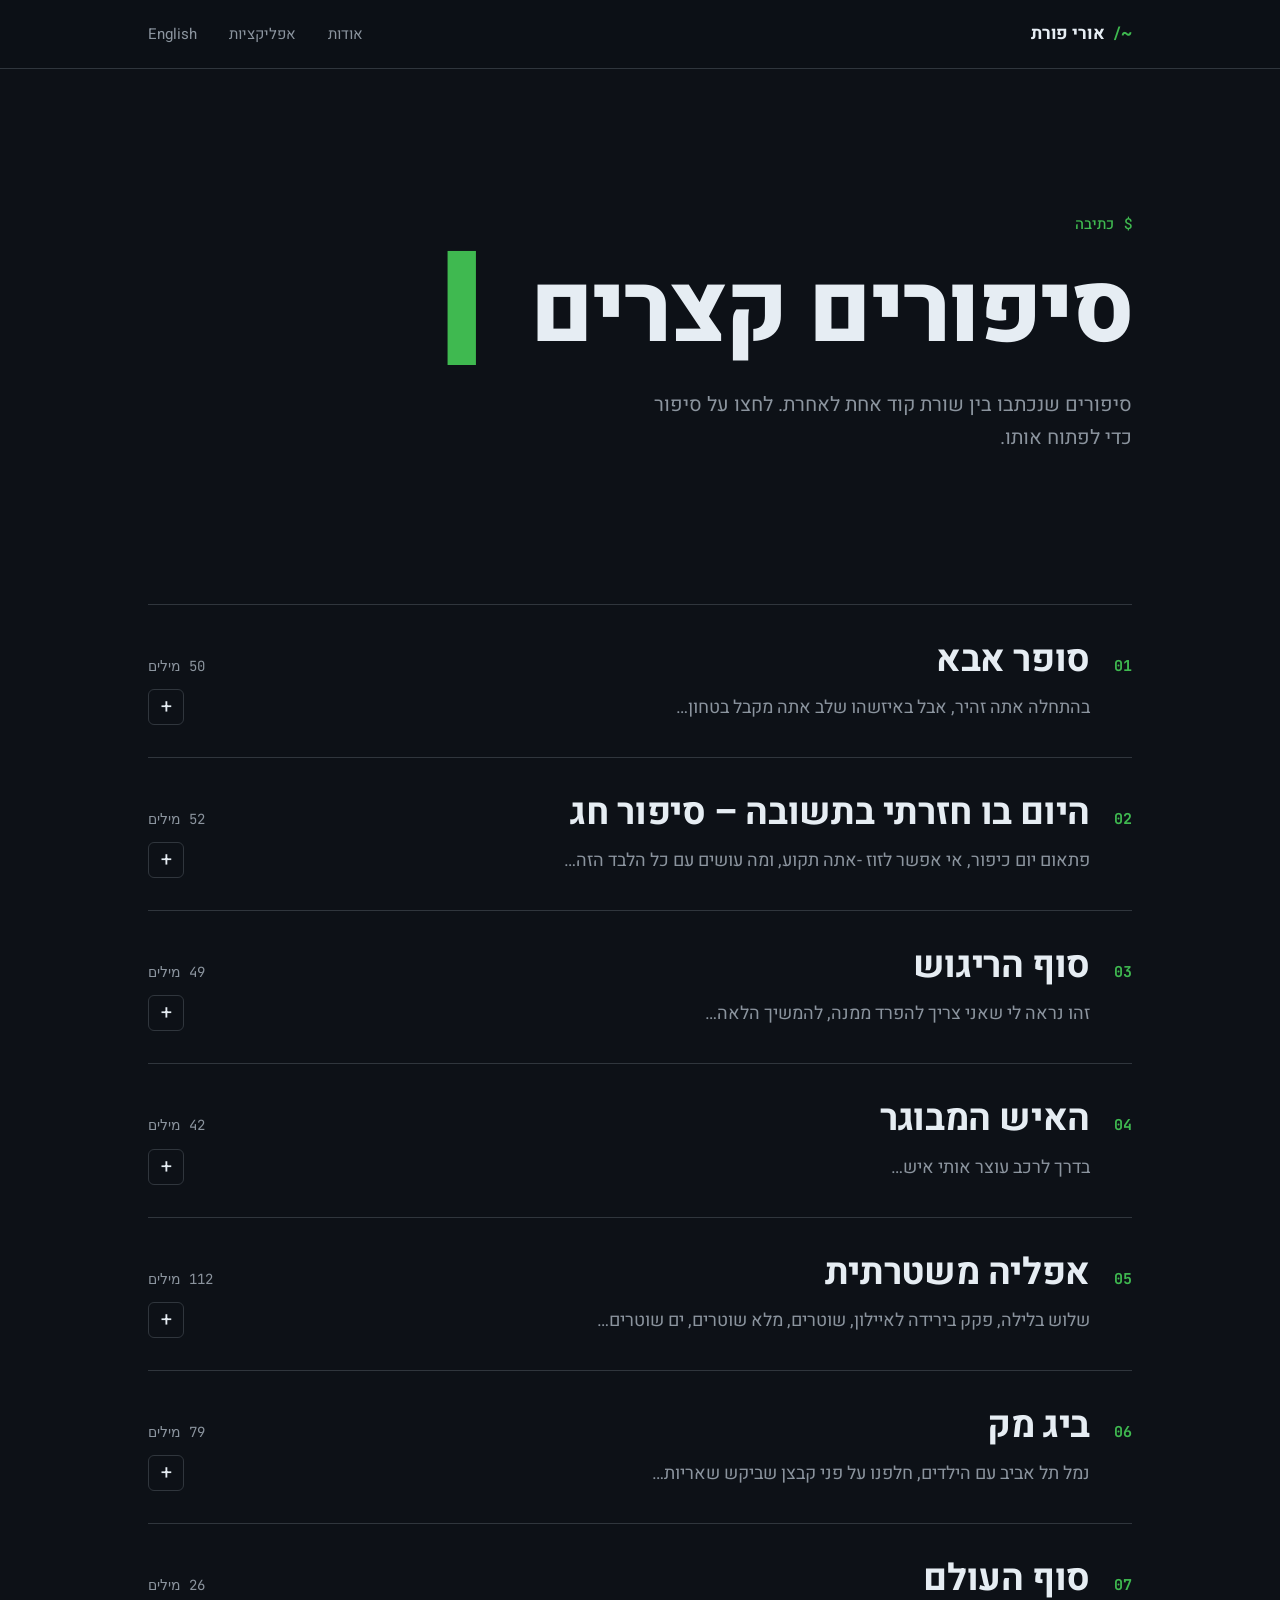
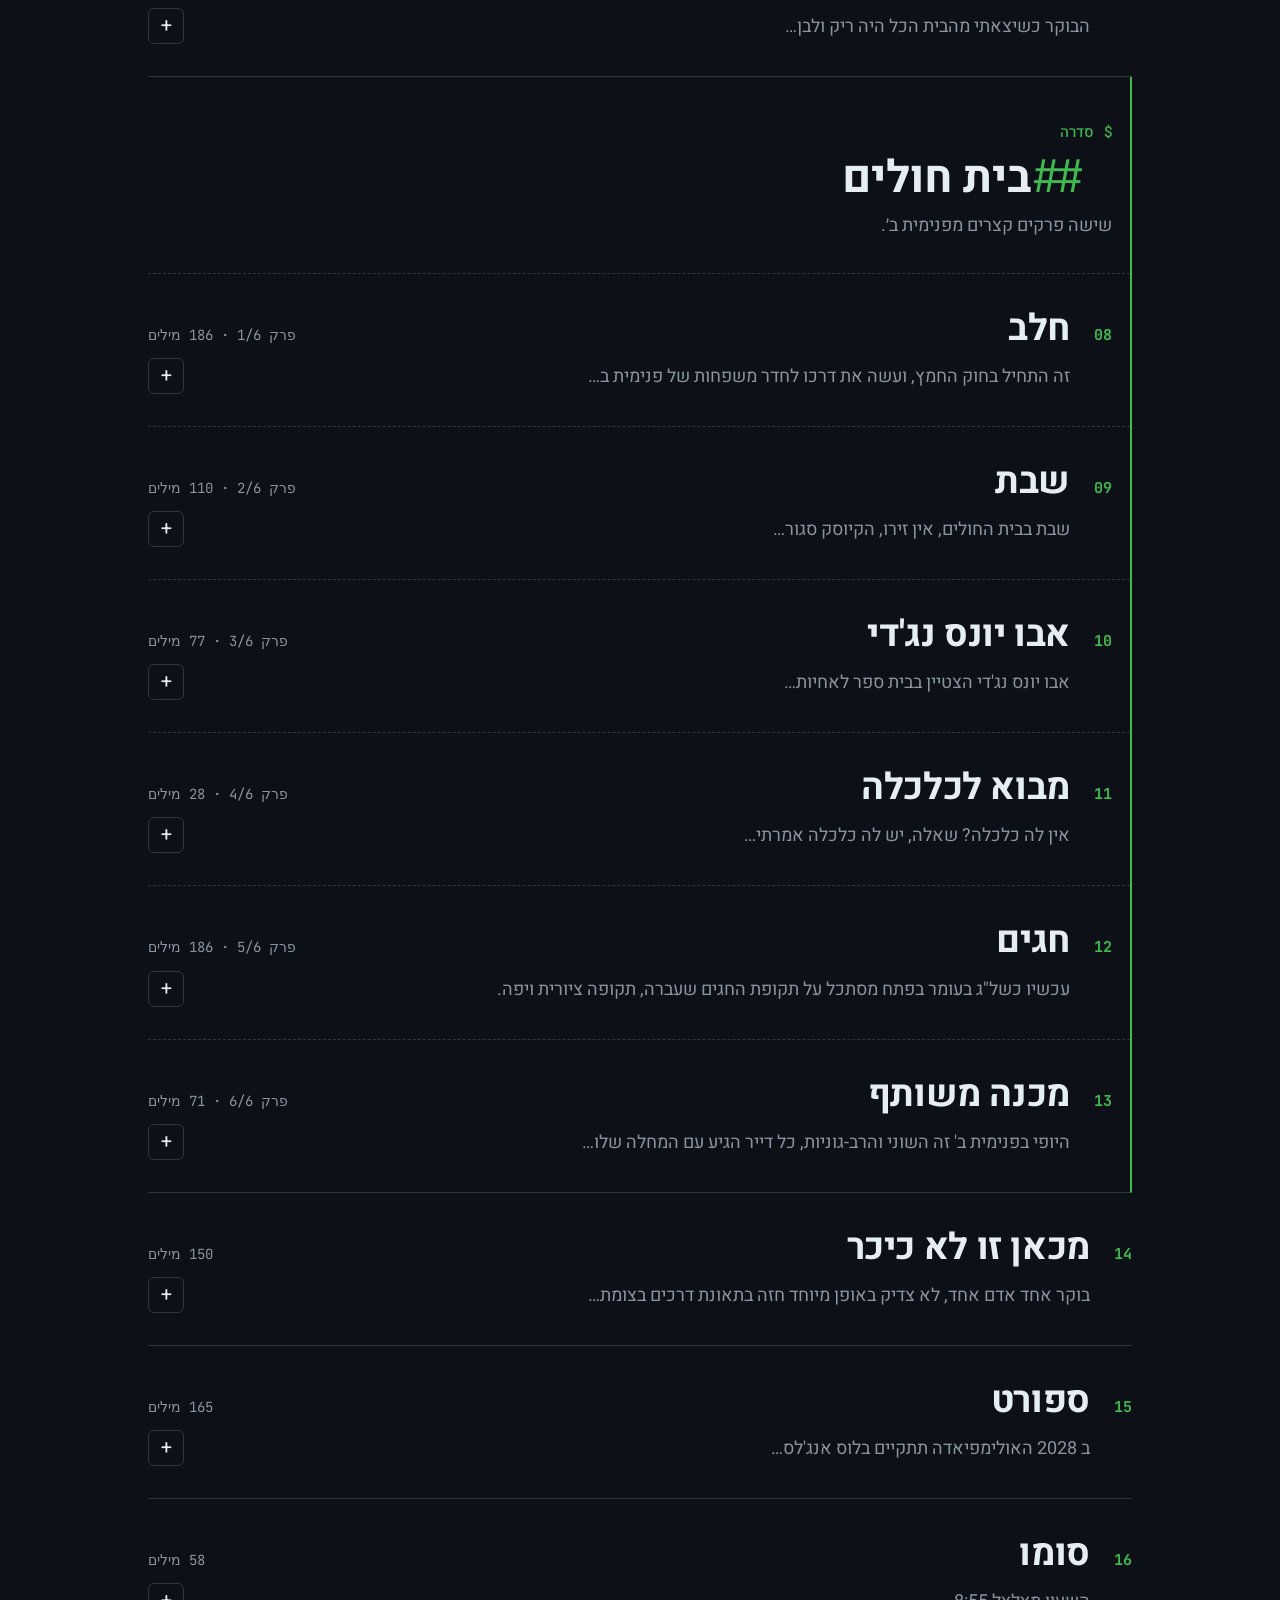
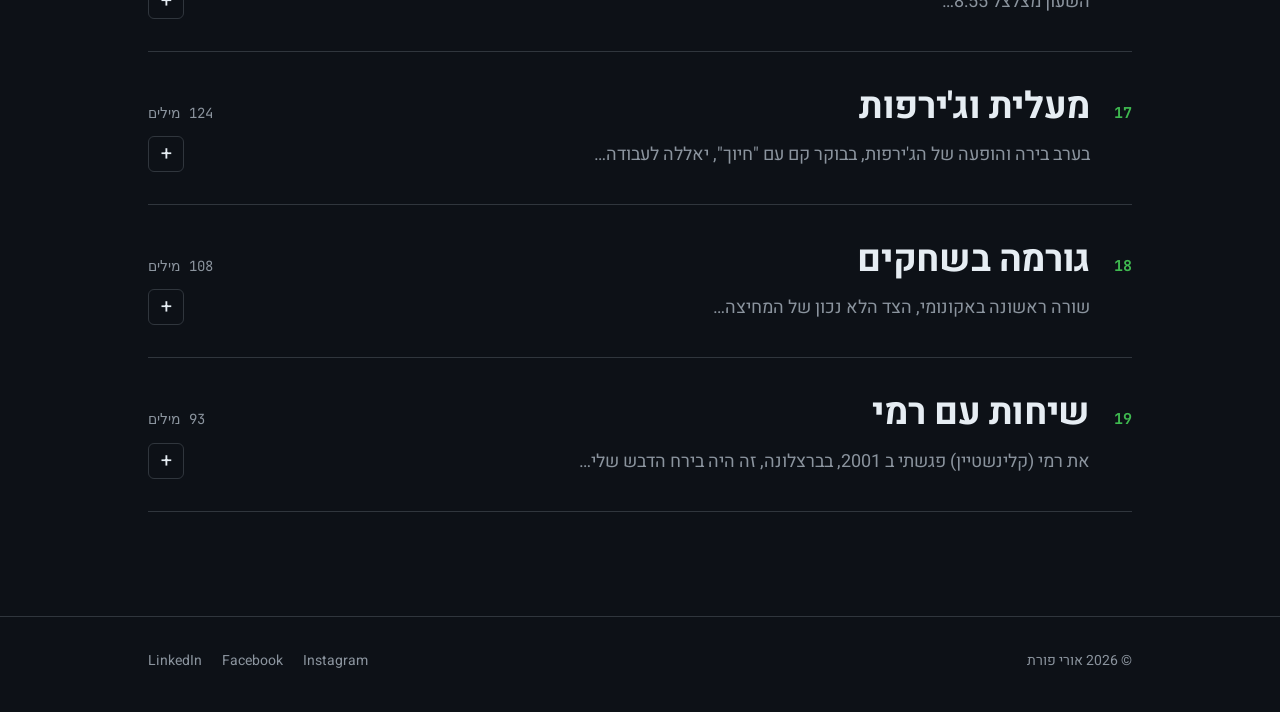
==== commit ba3be696: "Sumo update" ====
--- a/stories.html
+++ b/stories.html
@@ -281,12 +281,14 @@
           <summary>
             <span class="num">16</span>
             <h2>סומו</h2>
-            <span class="meta">59 מילים</span>
-            <p class="excerpt">שעון מצלצל 8:55, יוצא מהמיטה מעיר ילדה…</p>
-            <span class="toggle" aria-hidden="true"></span>
-          </summary>
-          <div class="story-body">
-            <p class="verse">שעון מצלצל 8:55, יוצא מהמיטה מעיר ילדה<br>
+            <span class="meta">58 מילים</span>
+            <p class="excerpt">השעון מצלצל 8:55…</p>
+            <span class="toggle" aria-hidden="true"></span>
+          </summary>
+          <div class="story-body">
+            <p class="verse">השעון מצלצל 8:55<br>
+סומו<br>
+יוצא מהמיטה מעיר ילדה<br>
 קומי זום<br>
 פותח תריס<br>
 מציץ מהחלון<br>
@@ -300,8 +302,8 @@
 אזעקה<br>
 סומו<br>
 נכנס לממד<br>
-האם אלוהים לא רוצה שאסע למשרד<br>
-נסתרות הן דרכי האל<br>
+אלוהים לא רוצה שאסע למשרד<br>
+נסתרות דרכי האל<br>
 יורט<br>
 אין מנוע של טיל על האוטו<br>
 יום יפה</p>
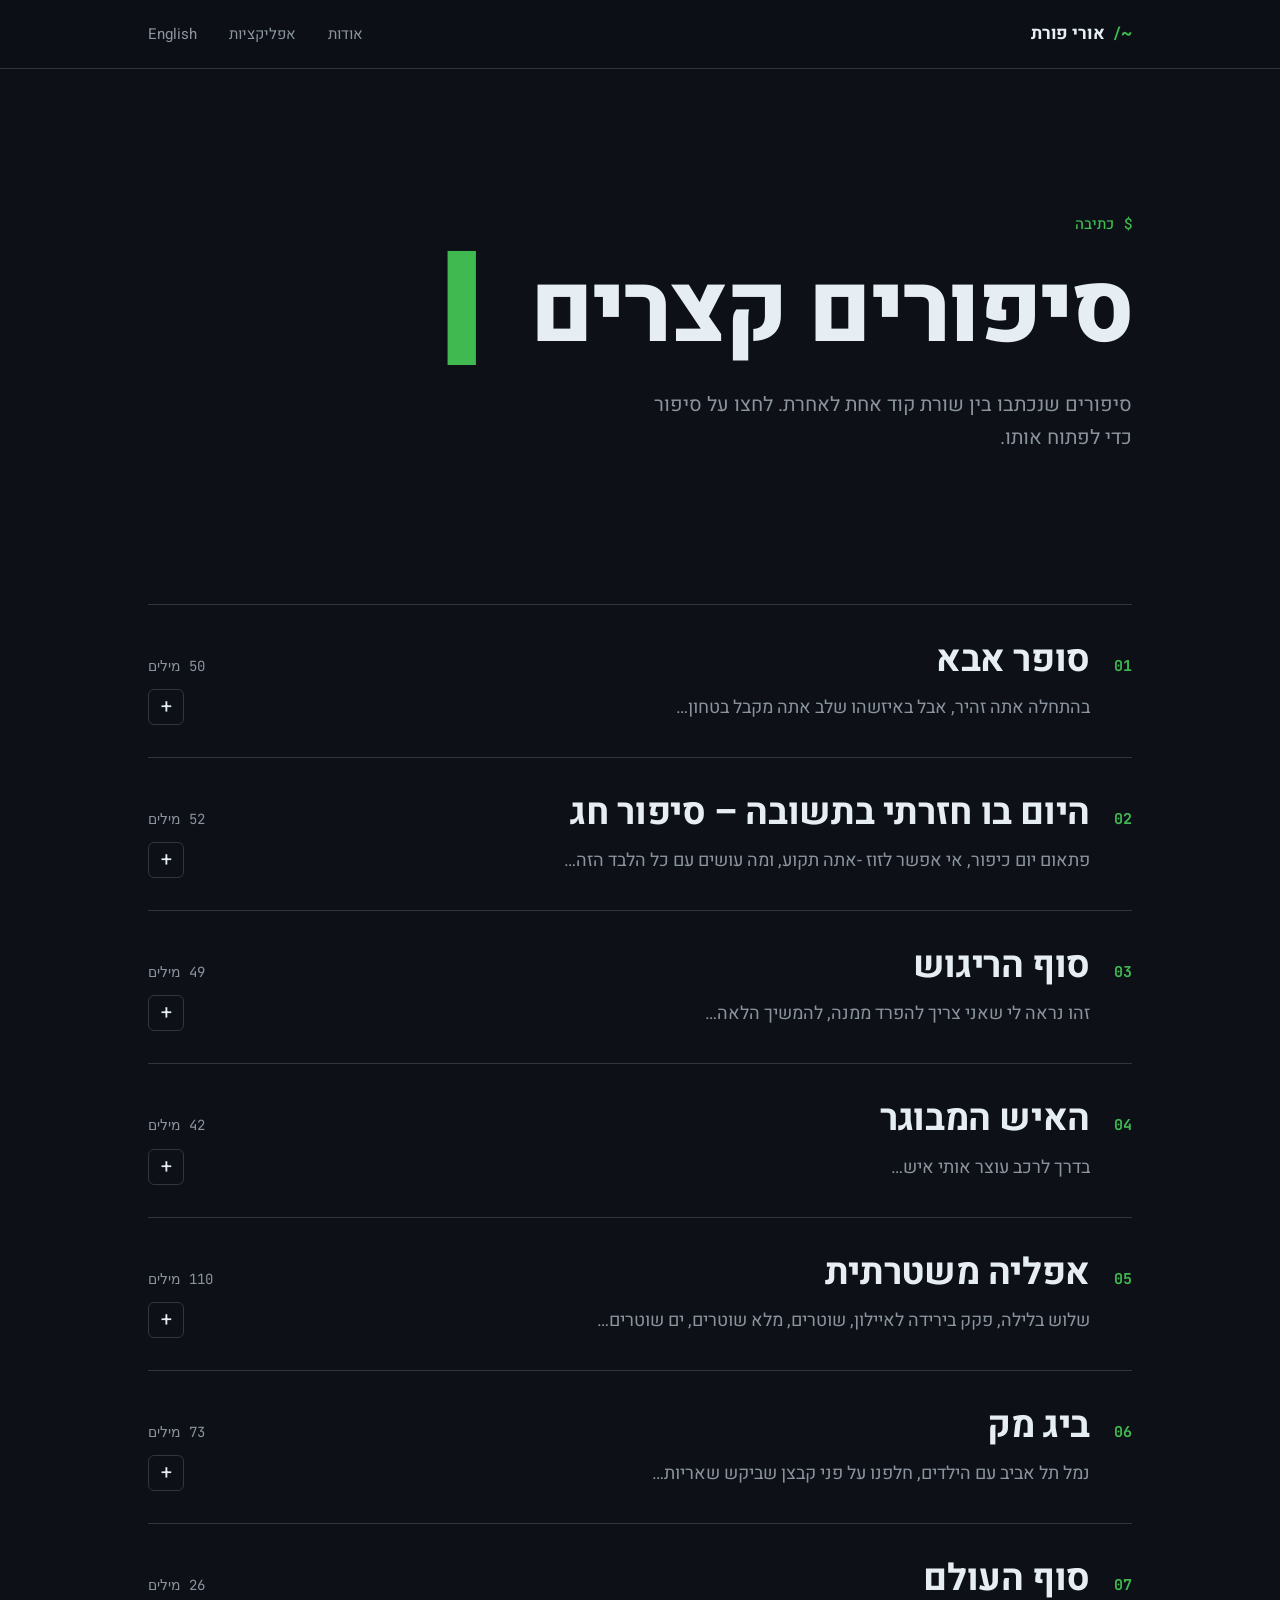
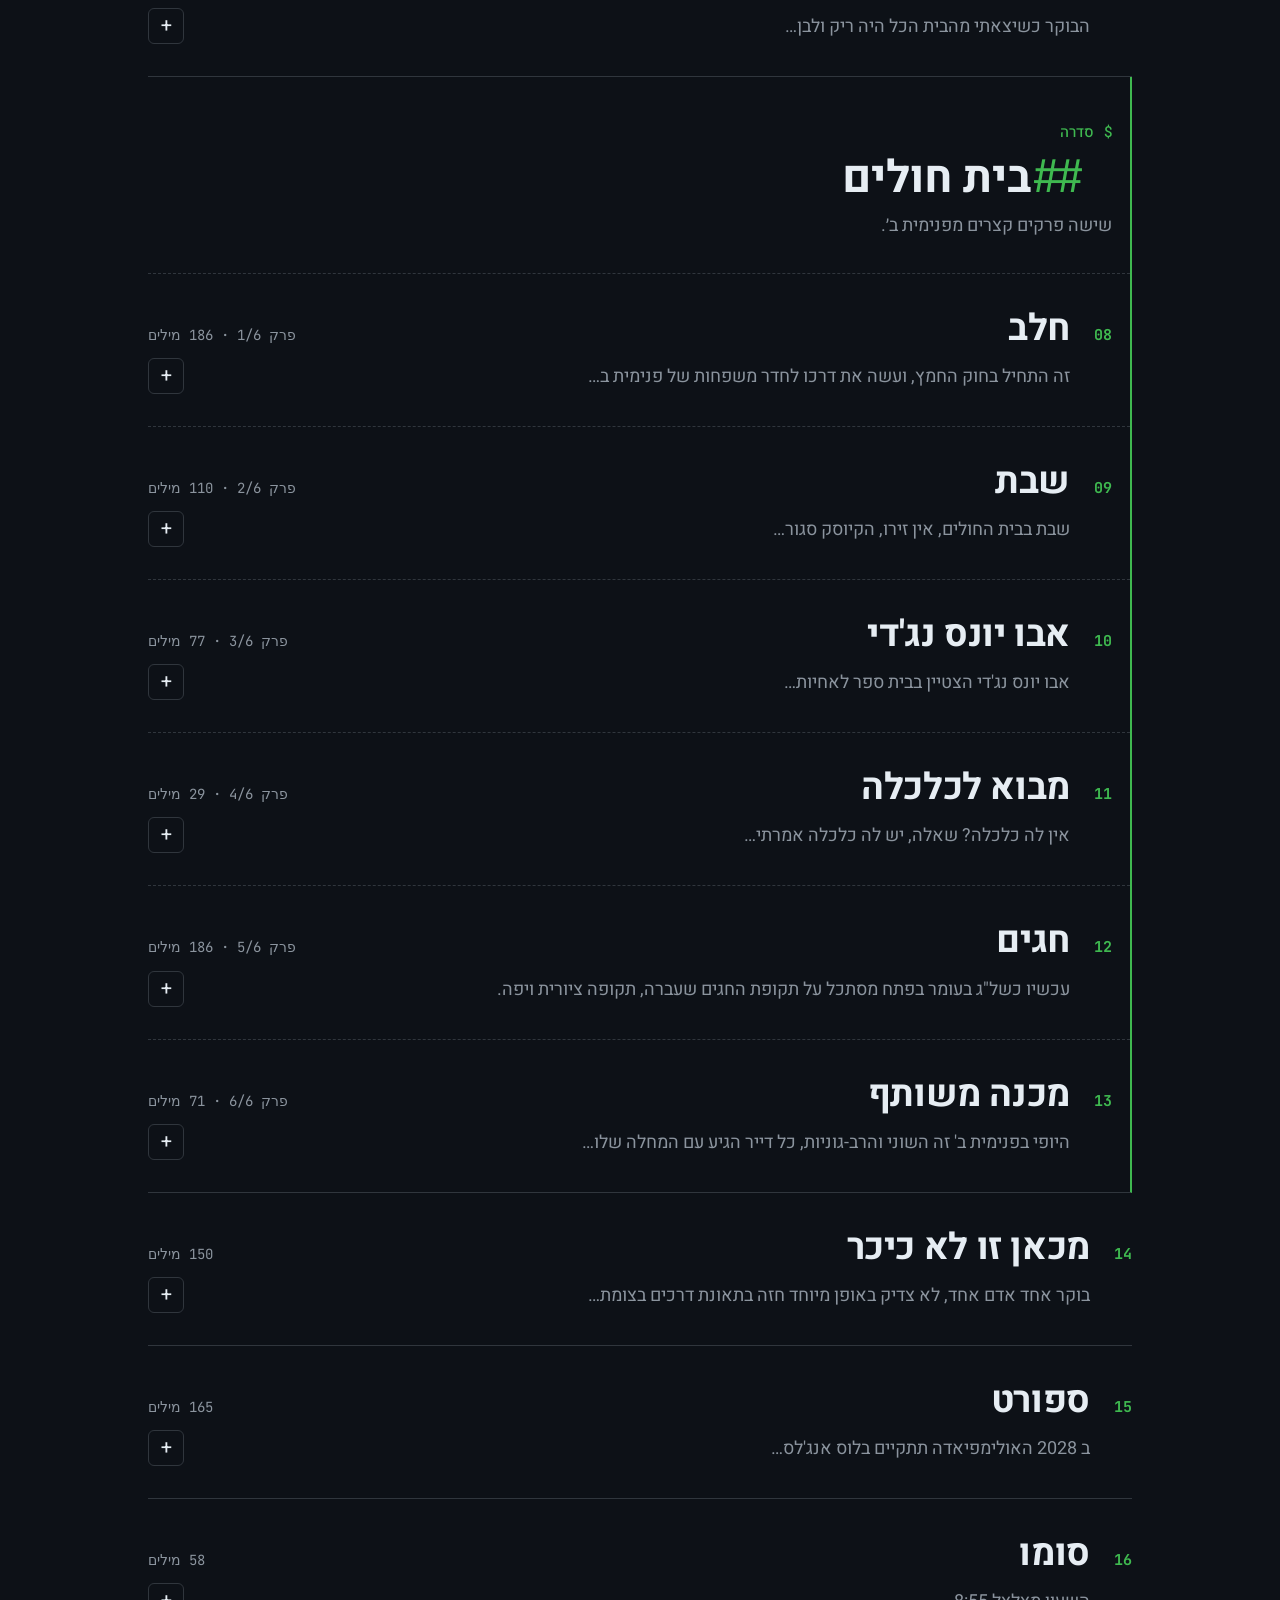
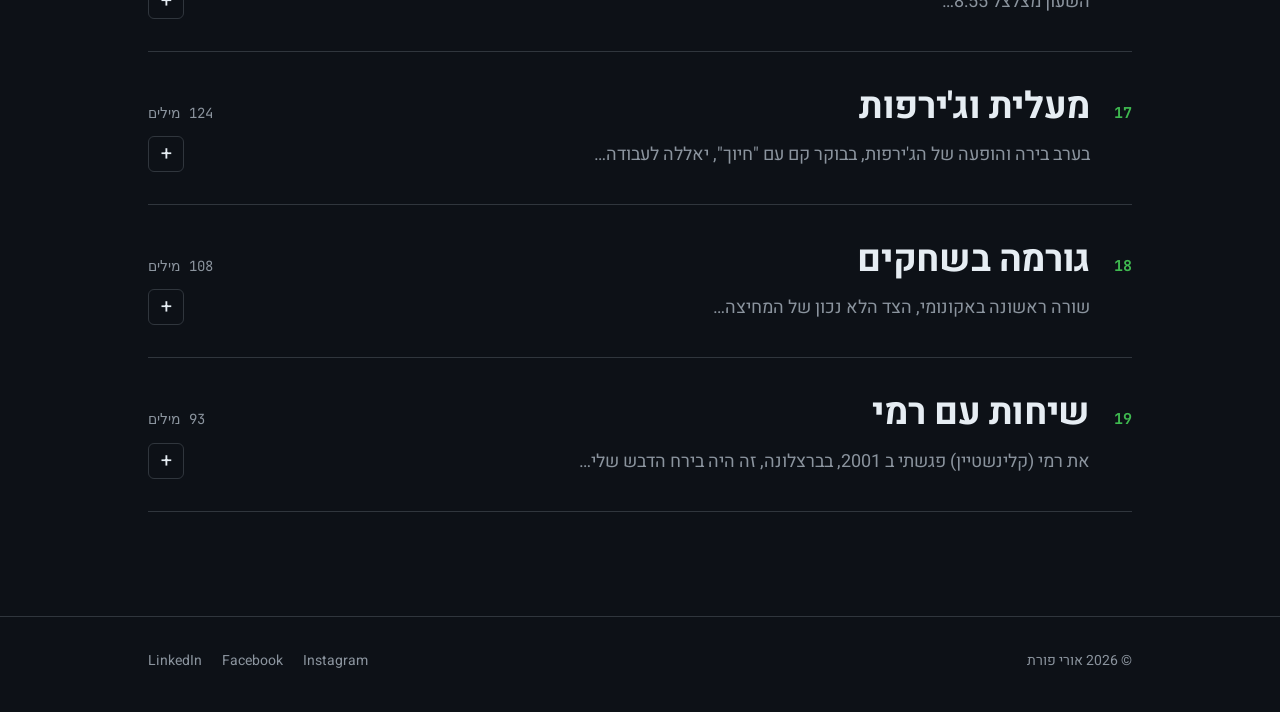
==== commit f5c892cf: "Hospital ch.4 and more update" ====
--- a/stories.html
+++ b/stories.html
@@ -112,12 +112,12 @@
           <summary>
             <span class="num">05</span>
             <h2>אפליה משטרתית</h2>
-            <span class="meta">112 מילים</span>
+            <span class="meta">110 מילים</span>
             <p class="excerpt">שלוש בלילה, פקק בירידה לאיילון, שוטרים, מלא שוטרים, ים שוטרים…</p>
             <span class="toggle" aria-hidden="true"></span>
           </summary>
           <div class="story-body">
-            <p>שלוש בלילה, פקק בירידה לאיילון, שוטרים, מלא שוטרים, ים שוטרים, לא ידעתי שיש כל כך הרבה שוטרים, בדיקות ינשוף לכולם, אחד אחד.. ארוע יחסית נורמלי ליום חמישי בלילה. כבר מרחוק מתחיל להאיץ נשימה - להוציא, לנקות את הריאות, להעיף ממני כמה שיותר מולקולות אתנול, ובמקביל מידי פעם לתרגל נשימות רדודות. רכב רכב אחד אחד, יש להם זמן לשוטרים האלה, מרגיש כאילו הם תקועים ומשתמשים בנו להעביר להם את הלילה בסבבה. ניגשים לכל רכב, מבקשים רשיון, אומרים לנשוף, ואז אומרים לנשוף יותר חזק.</p>
+            <p>שלוש בלילה, פקק בירידה לאיילון, שוטרים, מלא שוטרים, ים שוטרים, לא ידעתי שיש כל כך הרבה שוטרים, בדיקות ינשוף לכולם, אחד אחד.. ארוע יחסית נורמלי ליום חמישי. כבר מרחוק מתחיל להאיץ נשימה - להוציא, לנקות את הריאות, להעיף ממני כמה שיותר מולקולות אתנול, ובמקביל מידי פעם לתרגל נשימות רדודות. רכב רכב אחד אחד, יש להם זמן לשוטרים האלה, מרגיש כאילו הם תקועים ומשתמשים בנו להעביר להם את הלילה. ניגשים לכל רכב, מבקשים רשיון, אומרים לנשוף, ואז אומרים לנשוף יותר חזק.</p>
             <p>ואז מגיע תורי, אני דרוך, הם נגשים אלי, מסתכלים עלי ואומרים לי - "סע", "מה?" אני שואל במבוכה, "סע!!" מסמנים לי להמשיך.</p>
             <p>אני אזרח משלם מיסים, המשכתי הביתה כועס ומושפל.</p>
           </div>
@@ -127,13 +127,13 @@
           <summary>
             <span class="num">06</span>
             <h2>ביג מק</h2>
-            <span class="meta">79 מילים</span>
+            <span class="meta">73 מילים</span>
             <p class="excerpt">נמל תל אביב עם הילדים, חלפנו על פני קבצן שביקש שאריות…</p>
             <span class="toggle" aria-hidden="true"></span>
           </summary>
           <div class="story-body">
-            <p>נמל תל אביב עם הילדים, חלפנו על פני קבצן שביקש שאריות, קצת התעלמנו.. הסתובבנו בנמל, רוח חזקה, הים מטורף, גלים פסיכים שהרטיבו אותנו, בדרך חזרה עצרנו במקדונלדס, אחד הילדים לקח איתו את שאריות הצ'יפס והצהיר שרוצה להביא לקבצן, הצעתי שנקנה לקבצן ארוחה, הייתה התלהבות רבה, חזרנו וקנינו ארוחת ביג-מק, לא הגדלנו לו בשקל תשעים.</p>
-            <p>בדרך האחות הקטנה שאלה - "אתם חושבים שהוא יודע מה זה המבורגר". "ברור, הוא היה בנאדם לפני שנהיה קבצן" ענה האח הגאון, ... נחנקתי.</p>
+            <p>נמל תל אביב עם הילדים, חלפנו על פני קבצן שביקש שאריות, קצת התעלמנו.. הסתובבנו בנמל, רוח חזקה, ים מטורף, גלים פסיכים הרטיבו אותנו, בדרך חזרה עצרנו במקדונלדס, אחד הילדים לקח איתו את שאריות הצ'יפס "אביא לקבצן", הייתה התלהבות כשהצעתי שנקנה לו ארוחה, חזרנו וקנינו ארוחת ביג-מק, לא הגדלנו לו בשקל תשעים.</p>
+            <p>פתאום הקטנה שאלה - "אתם חושבים שהוא יודע מה זה המבורגר". "ברור, הוא היה בנאדם לפני שנהיה קבצן" האח ענה, ... נחנקתי.</p>
           </div>
         </details>
 
@@ -206,12 +206,12 @@
             <summary>
               <span class="num">11</span>
               <h2>מבוא לכלכלה</h2>
-              <span class="meta">פרק 4/6 · 28 מילים</span>
+              <span class="meta">פרק 4/6 · 29 מילים</span>
               <p class="excerpt">אין לה כלכלה? שאלה, יש לה כלכלה אמרתי…</p>
               <span class="toggle" aria-hidden="true"></span>
             </summary>
             <div class="story-body">
-              <p>אין לה כלכלה? שאלה, יש לה כלכלה אמרתי, קח. במרכז הכלכלה נדחסה לה פסטה דביקה בכלי פלסטיק שקוף, רוצה פסטה? שאלתי, אתה רוצה פסטה? היא ענתה, לא, לא.</p>
+              <p>אין לה כלכלה? שאלה, יש לה כלכלה אמרתי, קח. לקחתי. במרכז הכלכלה נדחסה לה פסטה דביקה בכלי פלסטיק שקוף, רוצה פסטה? שאלתי, אתה רוצה פסטה? היא ענתה, לא, לא.</p>
             </div>
           </details>
 
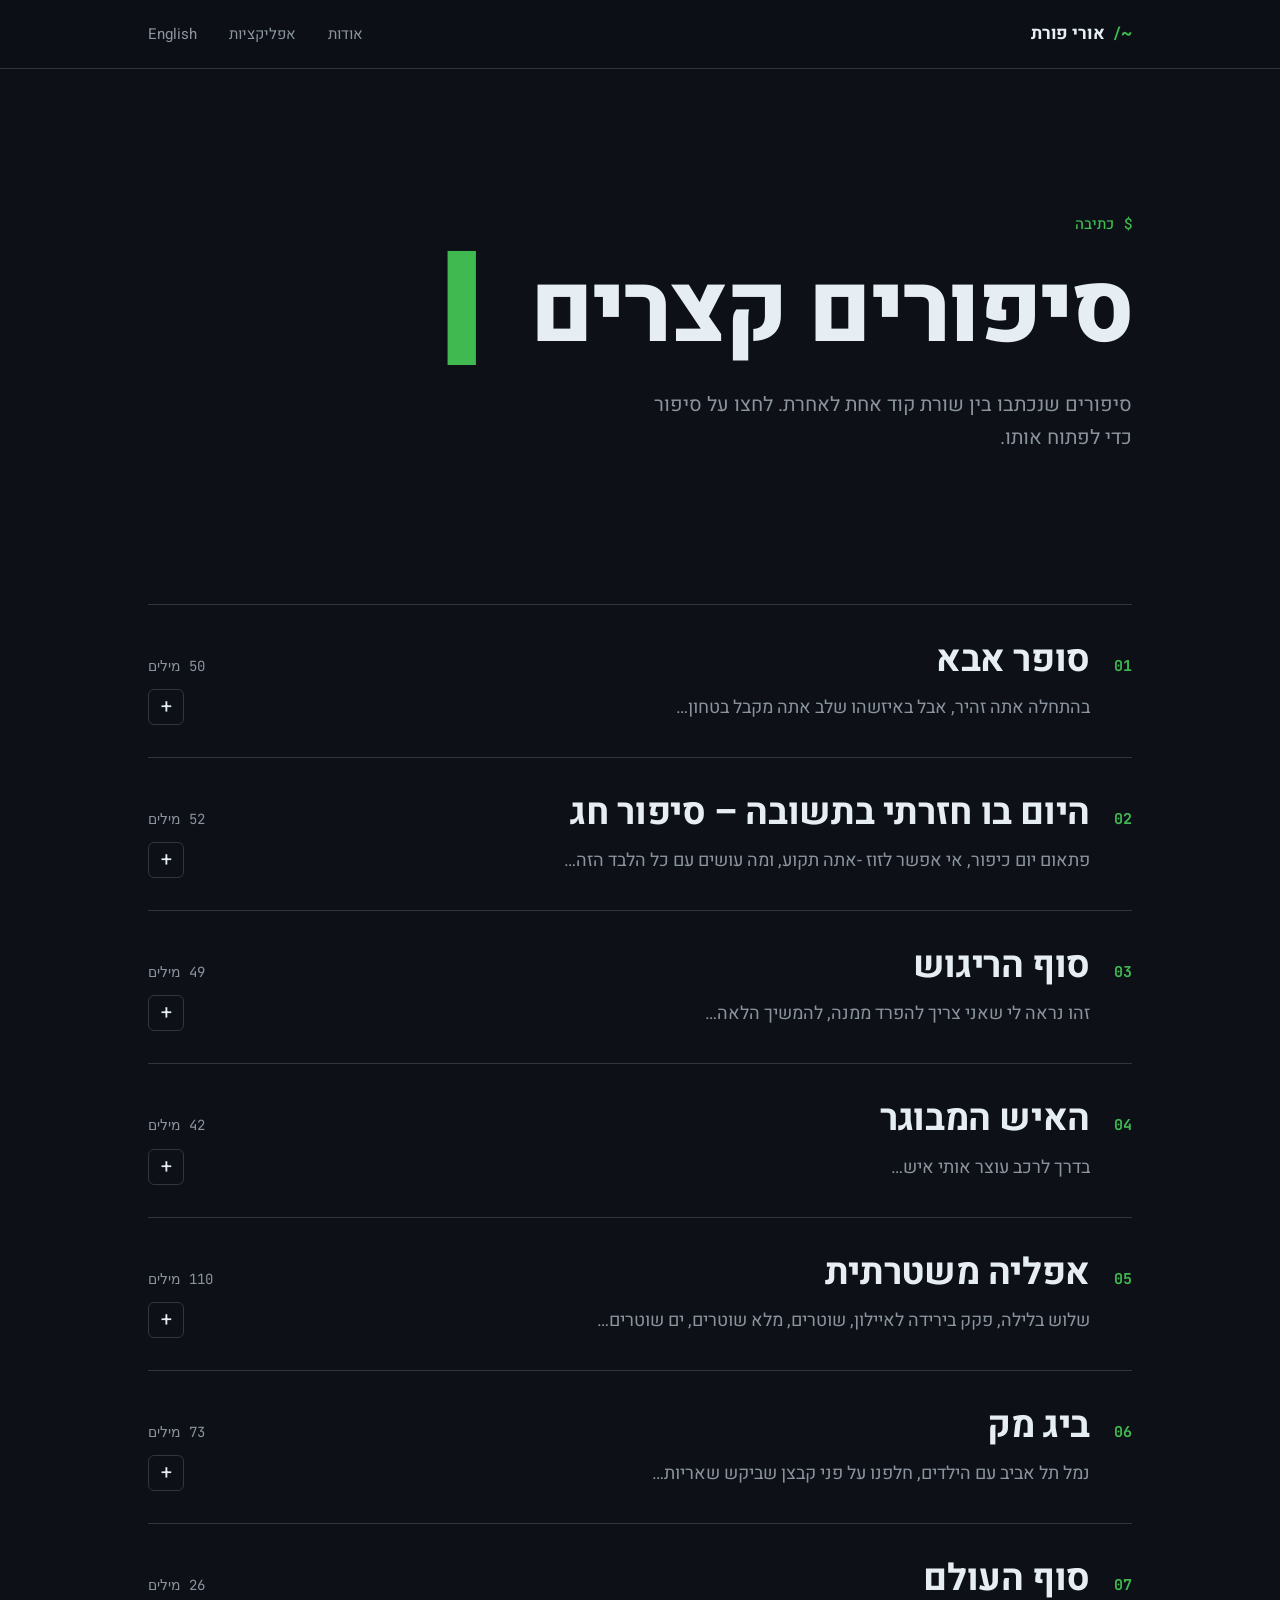
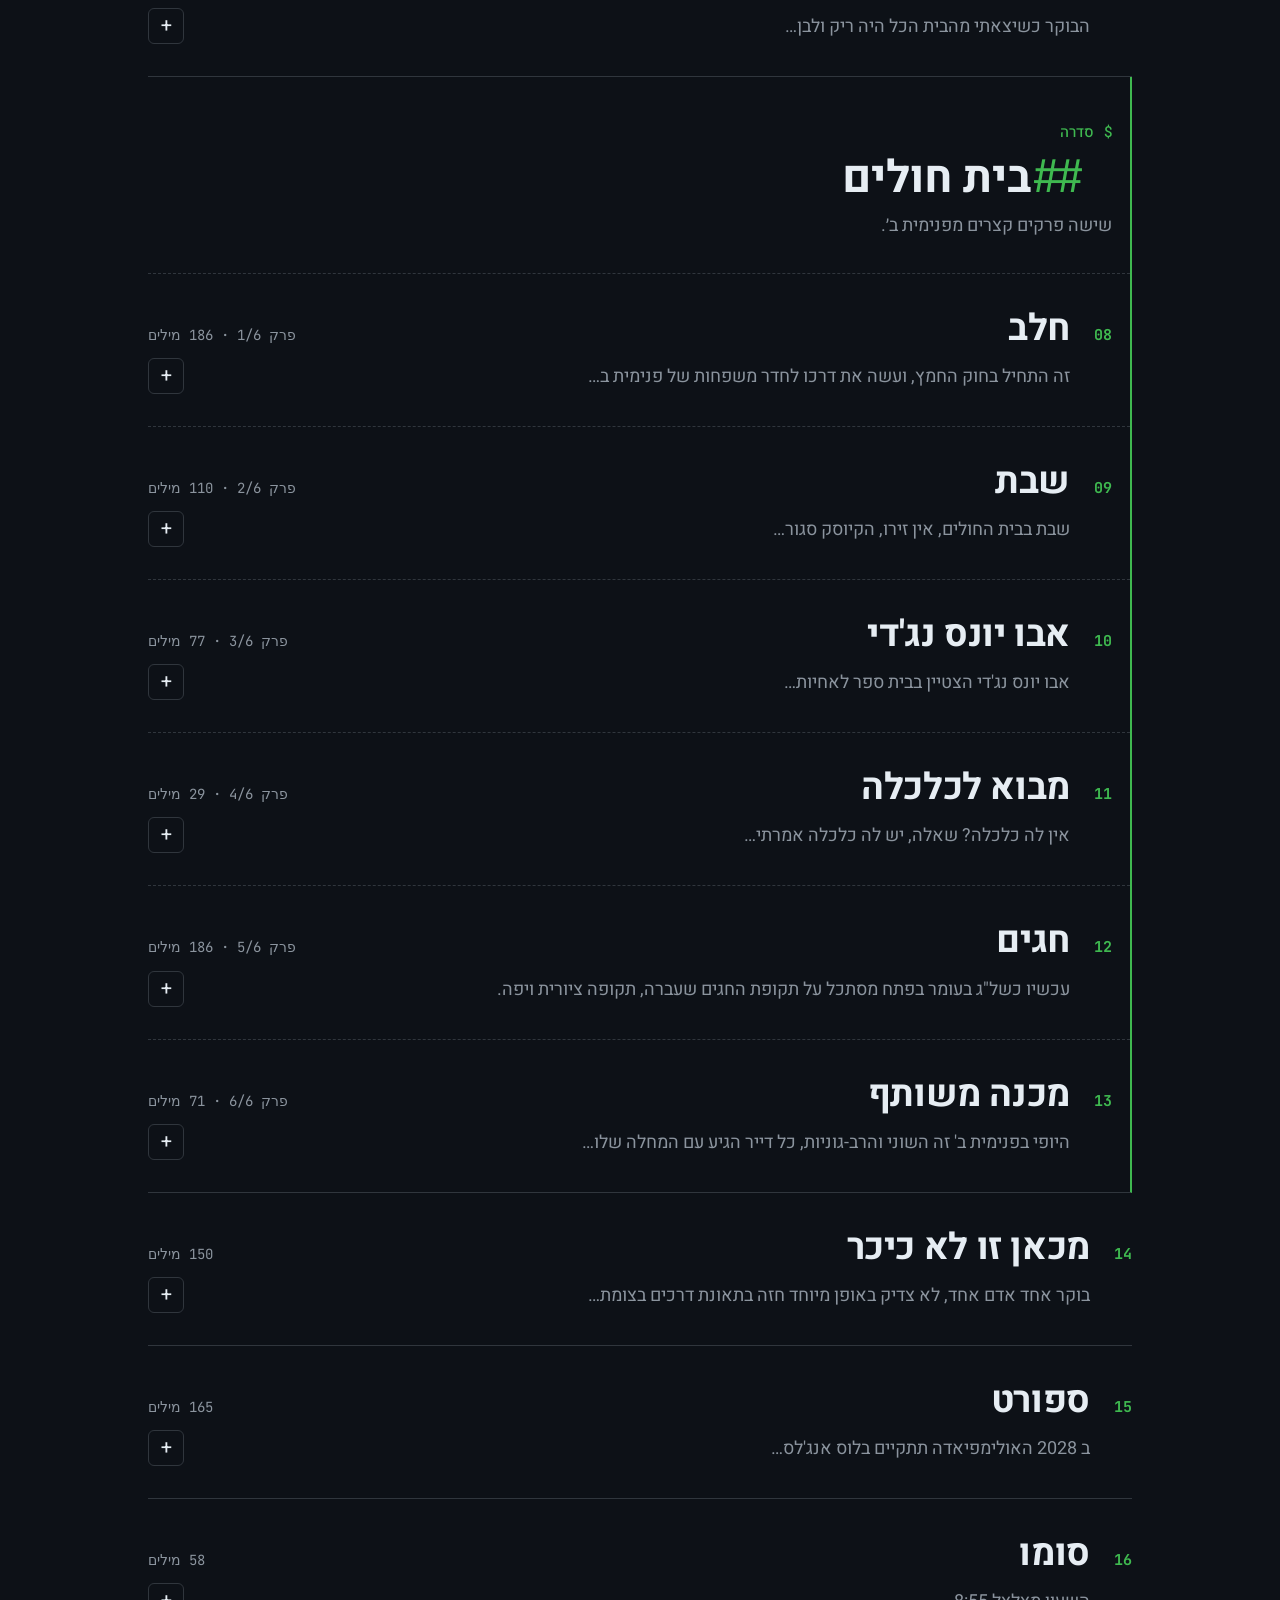
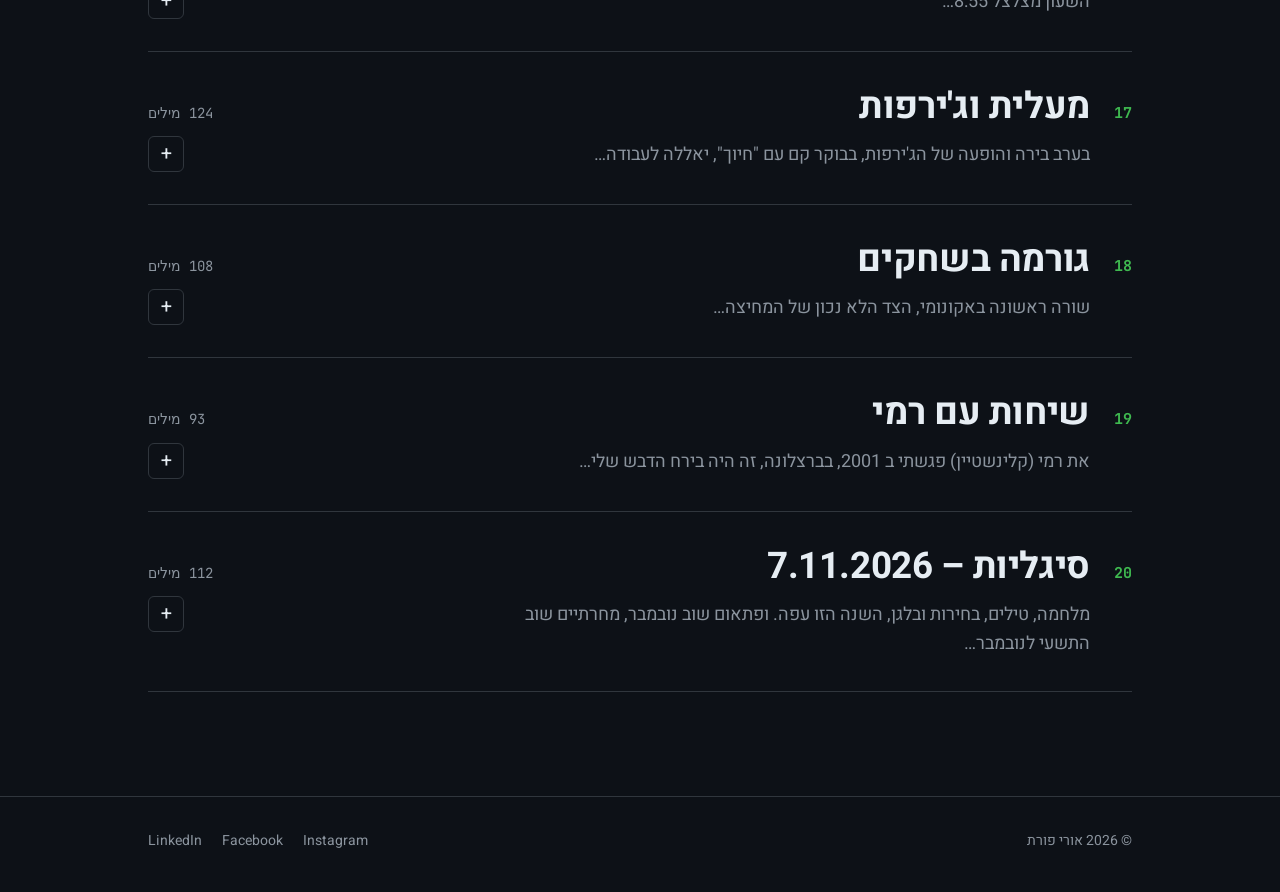
==== commit 2ecab775: "Update סיגליות" ====
--- a/stories.html
+++ b/stories.html
@@ -10,7 +10,7 @@
   <link rel="preconnect" href="https://fonts.googleapis.com">
   <link rel="preconnect" href="https://fonts.gstatic.com" crossorigin>
   <link href="https://fonts.googleapis.com/css2?family=JetBrains+Mono:wght@400;500;700&family=Heebo:wght@400;500;700&display=swap" rel="stylesheet">
-  <link rel="stylesheet" href="assets/style.css">
+  <link rel="stylesheet" href="assets/style.css?v=2">
 </head>
 <body>
 
@@ -37,7 +37,7 @@
     <section class="wrap" style="padding-bottom: clamp(56px, 9vw, 104px)">
       <!--
         ===== איך מוסיפים סיפור =====
-        מעתיקים בלוק <details class="story"> שלם, נותנים לו id חדש (story-20, story-21...),
+        מעתיקים בלוק <details class="story"> שלם, נותנים לו id חדש (story-21, story-22...),
         ומשנים את המספר, הכותרת, התקציר, מספר המילים ואת הפסקאות בתוך story-body.
         שיר / שורות קצרות: <p class="verse"> עם <br> בסוף כל שורה.
         פרק בסדרה: מכניסים את הבלוק לתוך <div class="series">.
@@ -354,6 +354,19 @@
           </div>
         </details>
 
+        <details class="story reveal" id="story-20">
+          <summary>
+            <span class="num">20</span>
+            <h2>סיגליות – 7.11.2026</h2>
+            <span class="meta">112 מילים</span>
+            <p class="excerpt">מלחמה, טילים, בחירות ובלגן, השנה הזו עפה. ופתאום שוב נובמבר, מחרתיים שוב התשעי לנובמבר…</p>
+            <span class="toggle" aria-hidden="true"></span>
+          </summary>
+          <div class="story-body">
+            <p>מלחמה, טילים, בחירות ובלגן, השנה הזו עפה. ופתאום שוב נובמבר, מחרתיים שוב התשעי לנובמבר, הייתי צריך להפסיק עם החרא הזה כבר לפני עשור, כבר משבוע שעבר מרגיש כמה היא קצרה אלי, חסרת מנוחה, היא מצפה, כל דבר שאני עושה לא טוב. עושים משמרות בהולמס פלייס, במשרד או אפילו בסופר, רק לא להיות יחד תחת אותה קורת גג, סנכרון מרשים. לפחות היה לי השכל לא לצרף ברכה או רמז, כי בשלב הזה אני הרבה מעבר לאין לי מה להגיד. הסיגליות המזדיינות האלו, למה לא הבאתי פרחים בימי שישי או איזה משהו נורמלי. בנובמבר ההוא לפני כל כך הרבה שנים חשבתי שאני רומנטי ומגניב, מי חשב שאצא כזה דפוק ושהיא תצא כזאת בת זונה.</p>
+          </div>
+        </details>
+
       </div>
     </section>
   </main>
--- a/assets/style.css
+++ b/assets/style.css
@@ -386,3 +386,6 @@
   .series .story { padding-inline-start: 12px; }
   .series-head { padding-inline-start: 12px; }
 }
+
+/* Section headings: one line where there is room */
+.section h2 { max-width: none; }
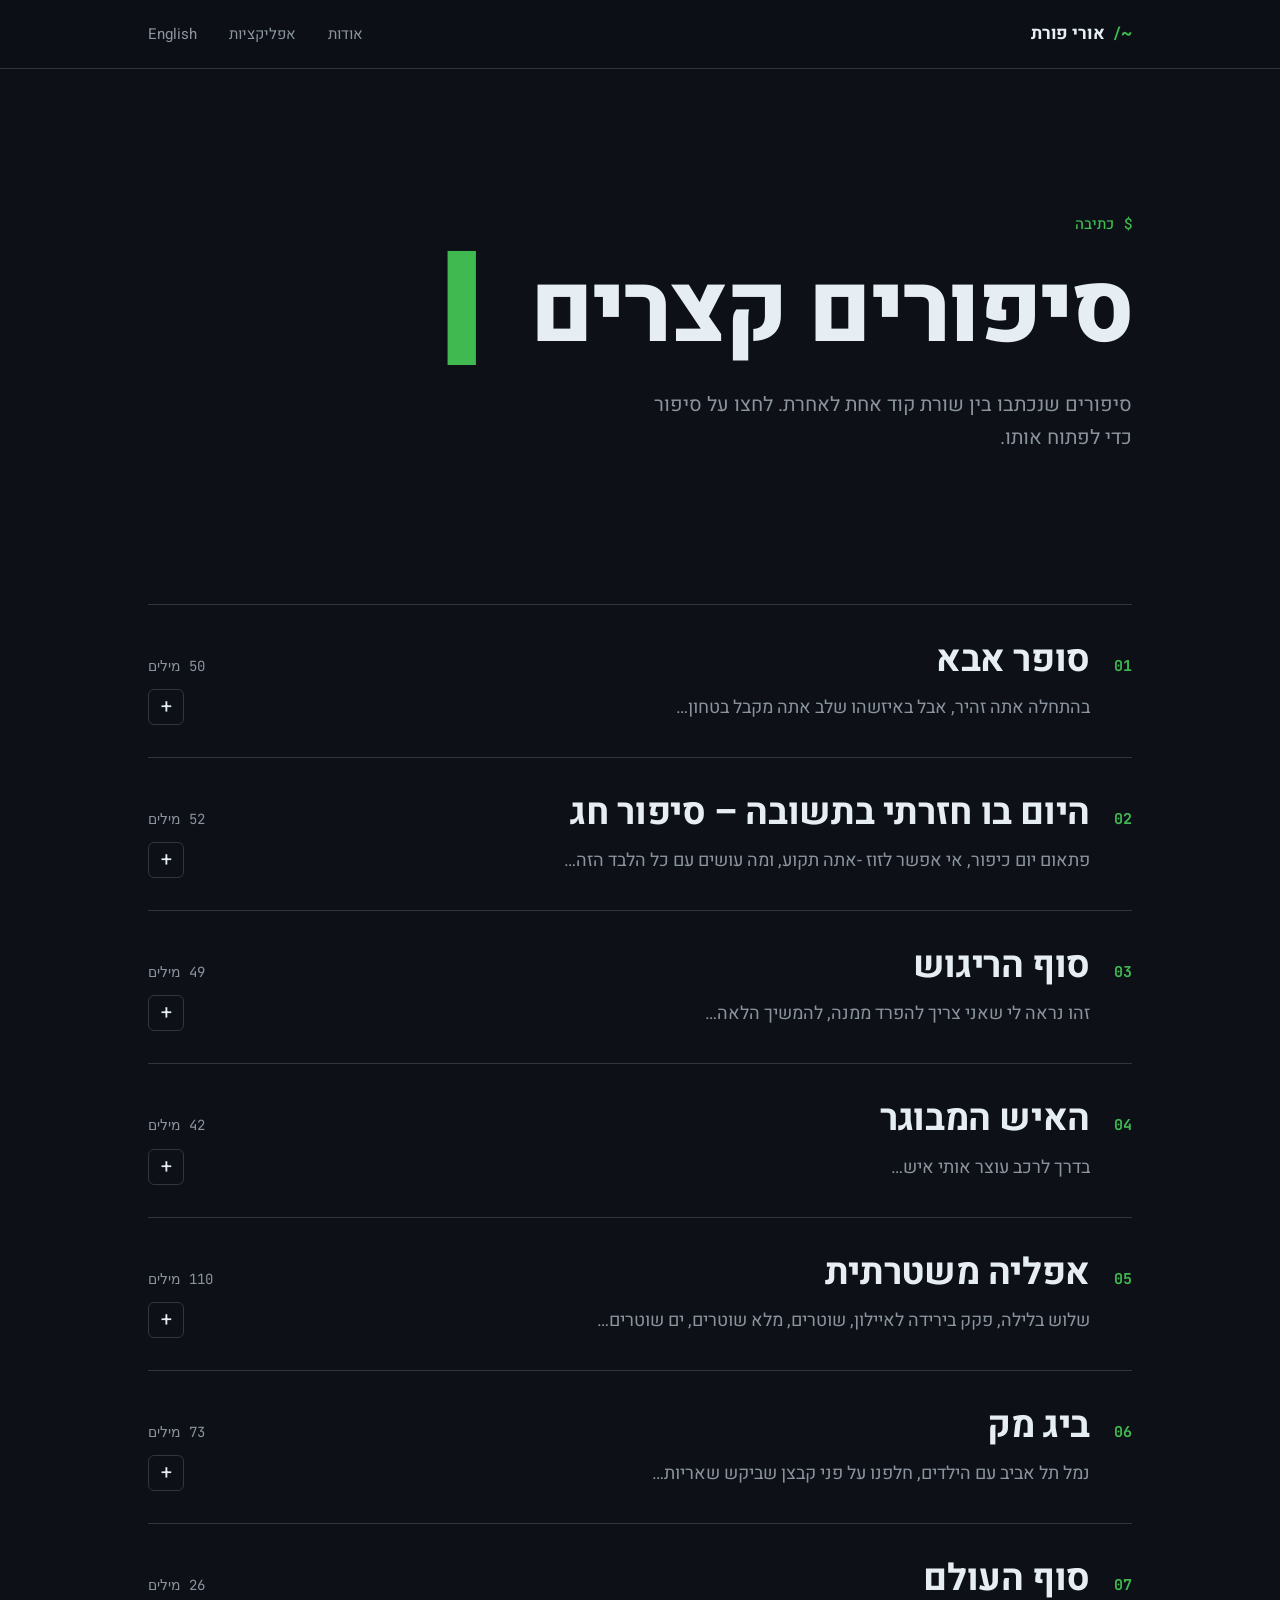
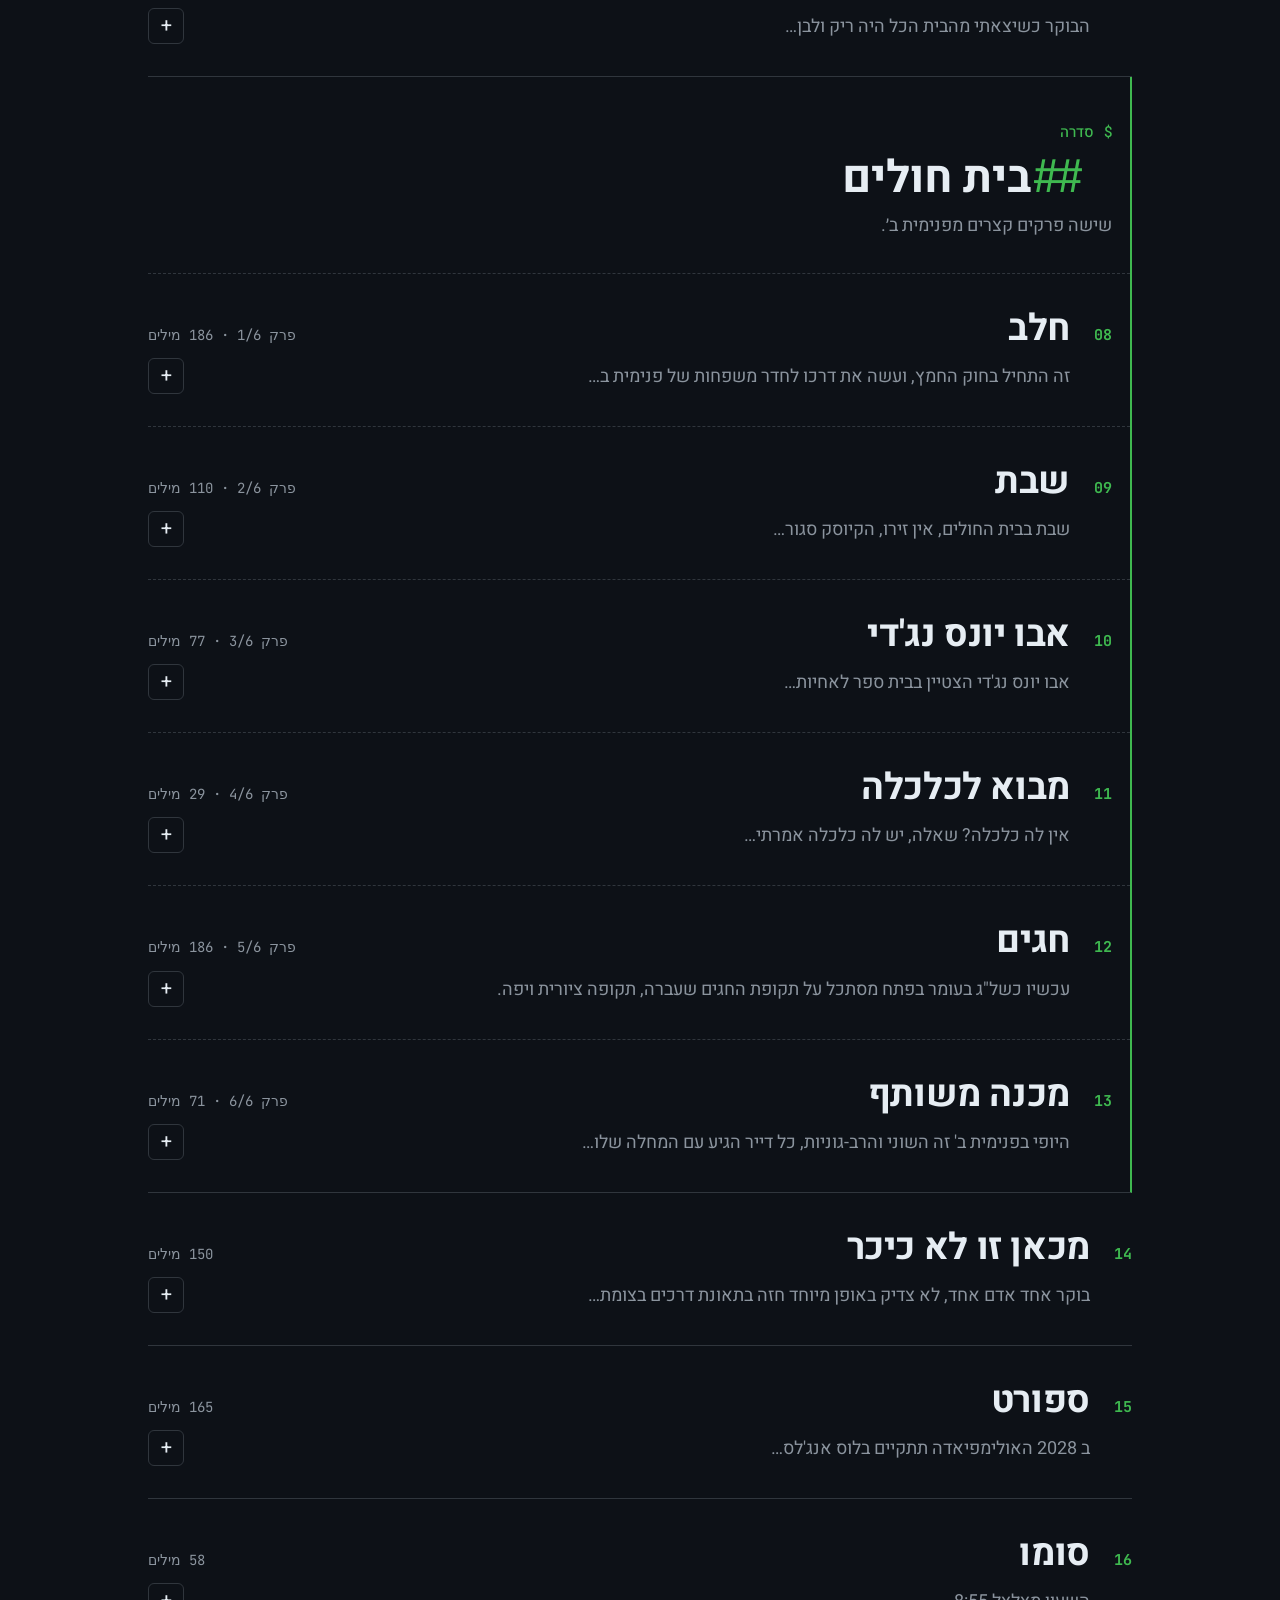
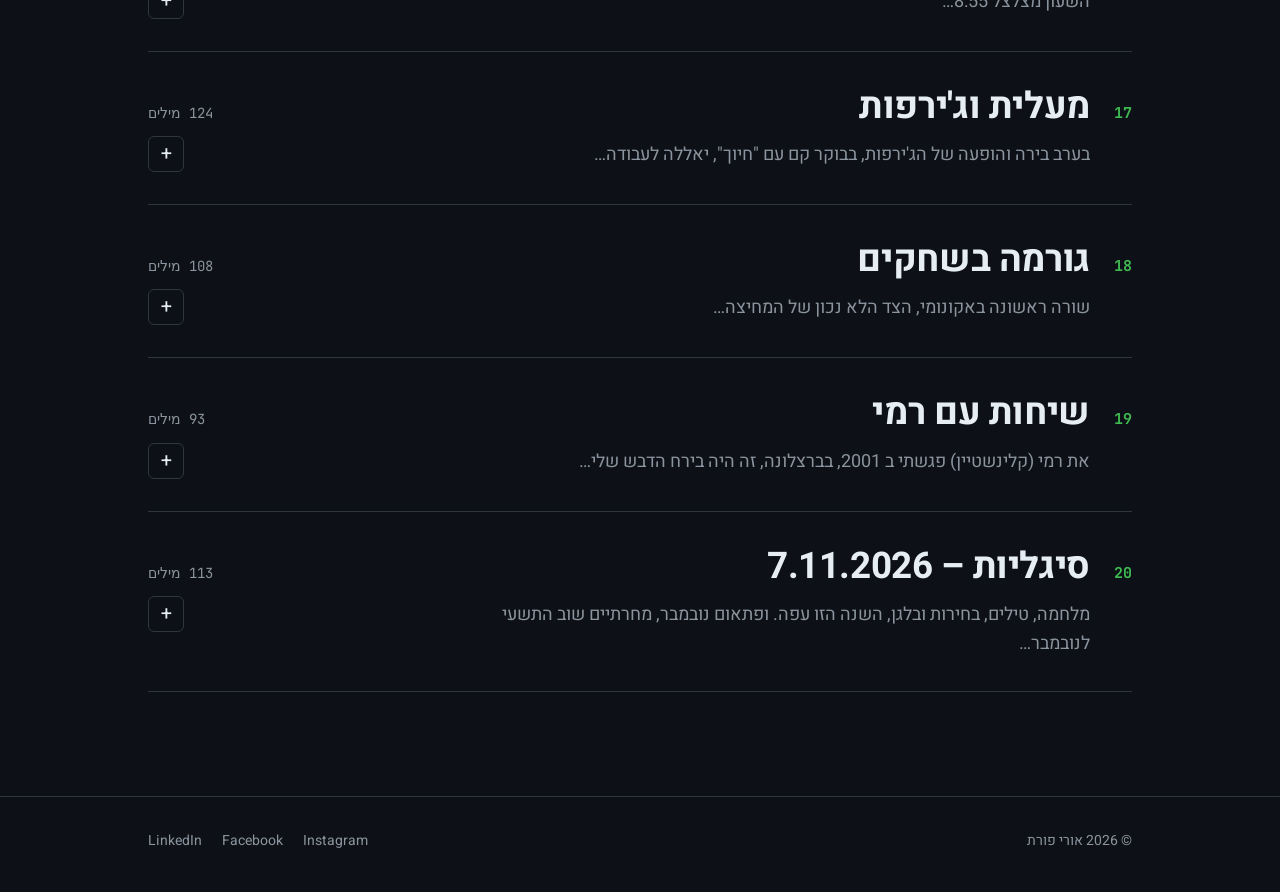
==== commit c2cc84f4: "Update סיגליות" ====
--- a/stories.html
+++ b/stories.html
@@ -11,6 +11,12 @@
   <link rel="preconnect" href="https://fonts.gstatic.com" crossorigin>
   <link href="https://fonts.googleapis.com/css2?family=JetBrains+Mono:wght@400;500;700&family=Heebo:wght@400;500;700&display=swap" rel="stylesheet">
   <link rel="stylesheet" href="assets/style.css?v=2">
+  <style>
+    /* ?author in the URL adds " / אורי פורת" next to every story title */
+    .story h2 .byline { font-weight: 400; font-size: .6em; color: var(--muted); white-space: nowrap; }
+    /* ?noexcerpt hides the teaser line under each title */
+    .no-excerpt .story .excerpt { display: none; }
+  </style>
 </head>
 <body>
 
@@ -358,12 +364,12 @@
           <summary>
             <span class="num">20</span>
             <h2>סיגליות – 7.11.2026</h2>
-            <span class="meta">112 מילים</span>
-            <p class="excerpt">מלחמה, טילים, בחירות ובלגן, השנה הזו עפה. ופתאום שוב נובמבר, מחרתיים שוב התשעי לנובמבר…</p>
-            <span class="toggle" aria-hidden="true"></span>
-          </summary>
-          <div class="story-body">
-            <p>מלחמה, טילים, בחירות ובלגן, השנה הזו עפה. ופתאום שוב נובמבר, מחרתיים שוב התשעי לנובמבר, הייתי צריך להפסיק עם החרא הזה כבר לפני עשור, כבר משבוע שעבר מרגיש כמה היא קצרה אלי, חסרת מנוחה, היא מצפה, כל דבר שאני עושה לא טוב. עושים משמרות בהולמס פלייס, במשרד או אפילו בסופר, רק לא להיות יחד תחת אותה קורת גג, סנכרון מרשים. לפחות היה לי השכל לא לצרף ברכה או רמז, כי בשלב הזה אני הרבה מעבר לאין לי מה להגיד. הסיגליות המזדיינות האלו, למה לא הבאתי פרחים בימי שישי או איזה משהו נורמלי. בנובמבר ההוא לפני כל כך הרבה שנים חשבתי שאני רומנטי ומגניב, מי חשב שאצא כזה דפוק ושהיא תצא כזאת בת זונה.</p>
+            <span class="meta">113 מילים</span>
+            <p class="excerpt">מלחמה, טילים, בחירות ובלגן, השנה הזו עפה. ופתאום נובמבר, מחרתיים שוב התשעי לנובמבר…</p>
+            <span class="toggle" aria-hidden="true"></span>
+          </summary>
+          <div class="story-body">
+            <p>מלחמה, טילים, בחירות ובלגן, השנה הזו עפה. ופתאום נובמבר, מחרתיים שוב התשעי לנובמבר, הייתי צריך להפסיק עם החרא הזה כבר לפני עשור, כבר משבוע שעבר מרגיש כמה היא קצרה אלי, חסרת מנוחה, היא מצפה, כל דבר שאני עושה לא טוב לה. חיים במשמרות - הולמס פלייס, משרד או אפילו סופר, רק לא להיות יחד תחת אותה קורת גג, סנכרון מרשים. לפחות היה לי השכל לא לצרף ברכה או רמז, כי בשלב הזה אני הרבה מעבר לאין לי מה להגיד. הסיגליות המזדיינות האלו, למה לא הבאתי פרחים בימי שישי או איזה משהו נורמלי. בנובמבר ההוא לפני כל כך הרבה שנים חשבתי שאני רומנטי ומגניב, מי חשב שאצא כזה דפוק ושהיא תצא כזאת בת זונה.</p>
           </div>
         </details>
 
@@ -382,6 +388,22 @@
     </div>
   </footer>
 
+  <script>
+    // Optional URL parameters (can be combined: stories.html?author&noexcerpt)
+    //   ?author    → show " / אורי פורת" next to each story title
+    //   ?noexcerpt → hide the teaser line under each title
+    (function () {
+      var q = new URLSearchParams(location.search);
+      if (q.has('noexcerpt')) document.documentElement.classList.add('no-excerpt');
+      if (!q.has('author')) return;
+      document.querySelectorAll('.story summary h2').forEach(function (h) {
+        var b = document.createElement('span');
+        b.className = 'byline';
+        b.textContent = ' / אורי פורת';
+        h.appendChild(b);
+      });
+    })();
+  </script>
   <script src="assets/main.js"></script>
 </body>
 </html>
